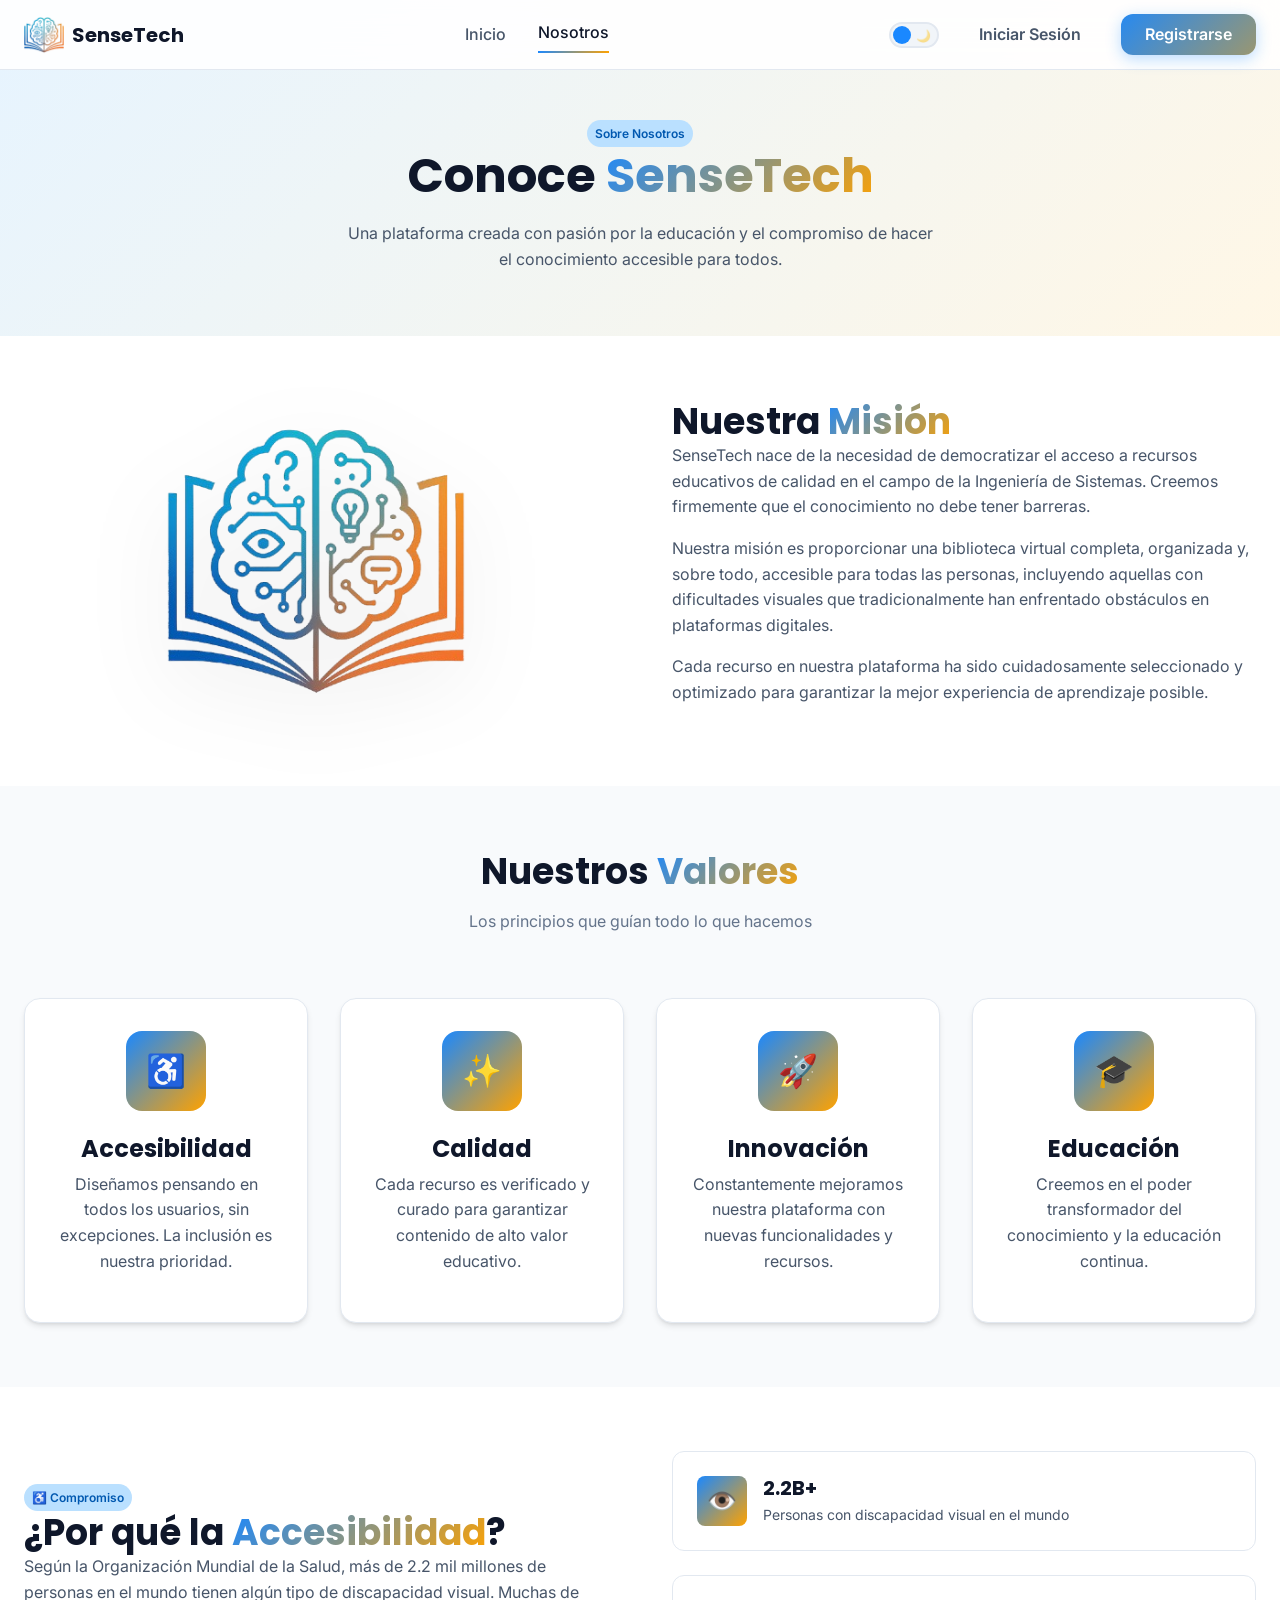
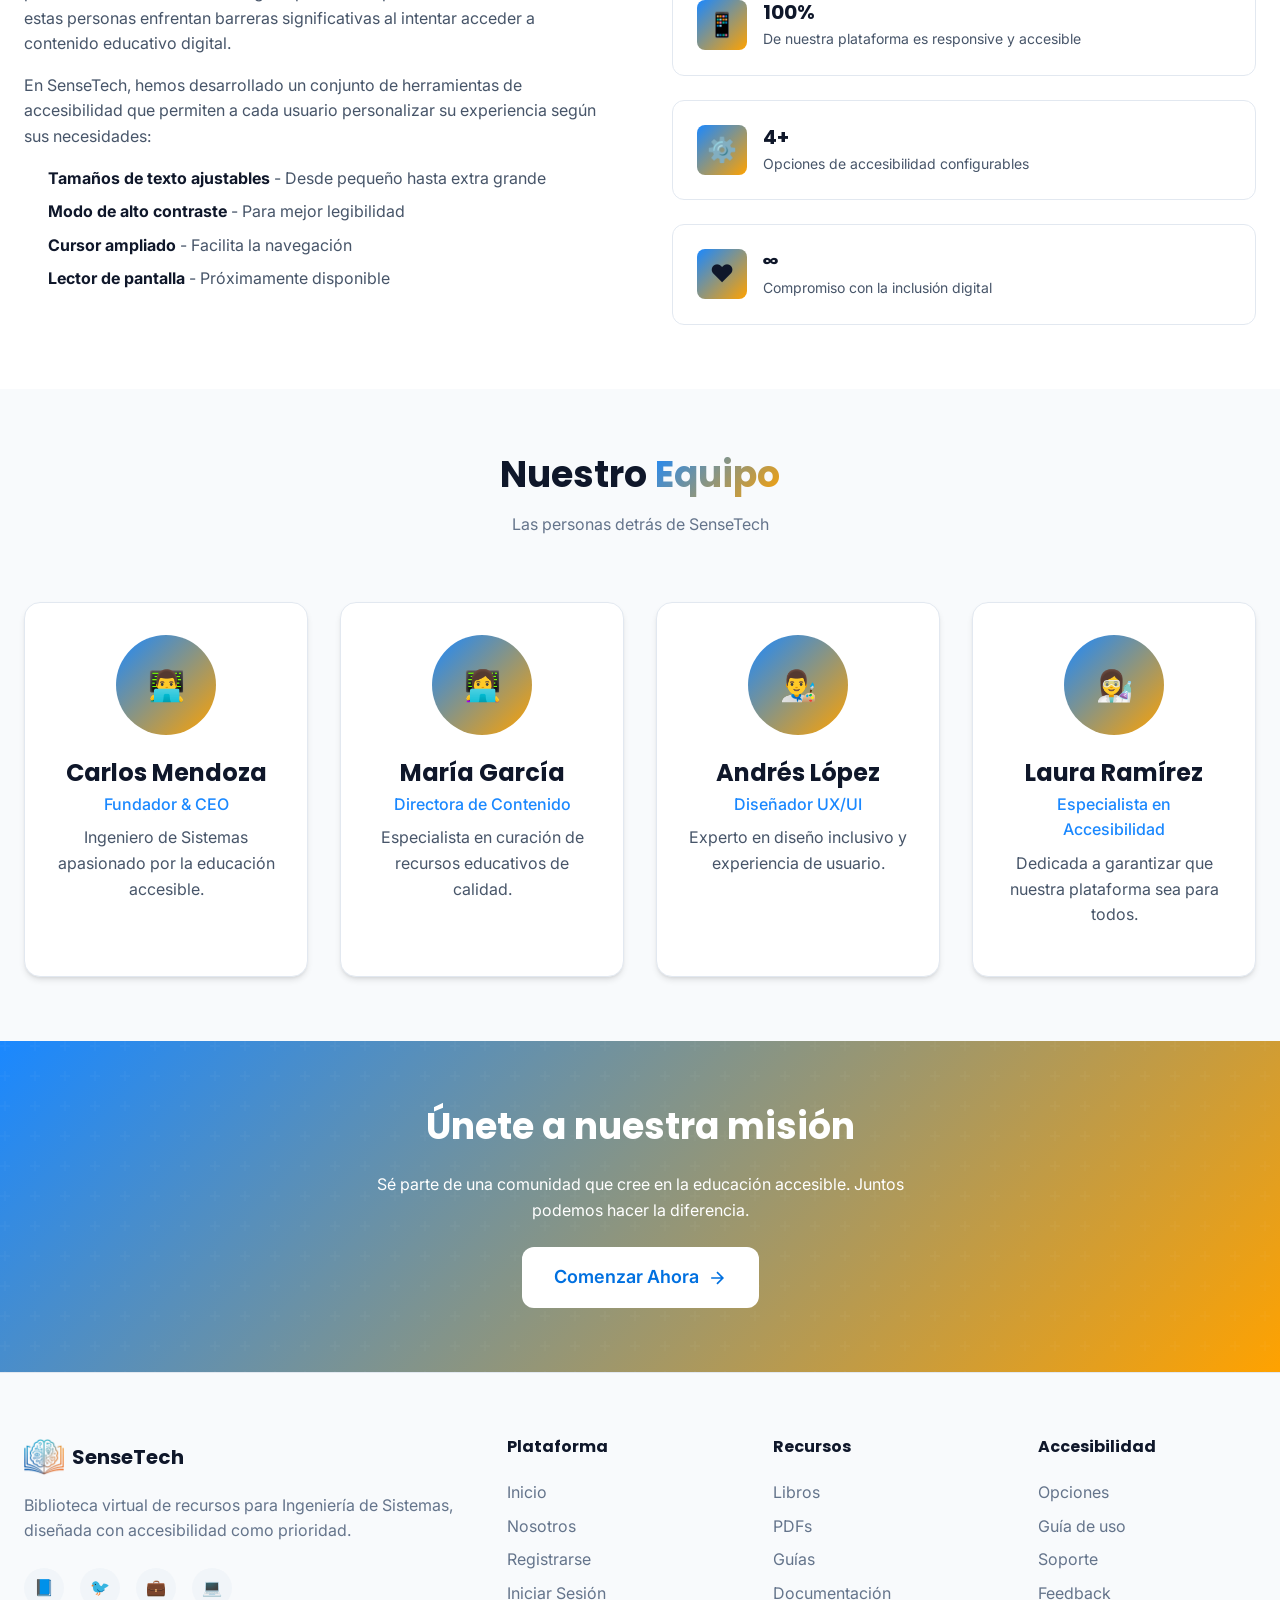
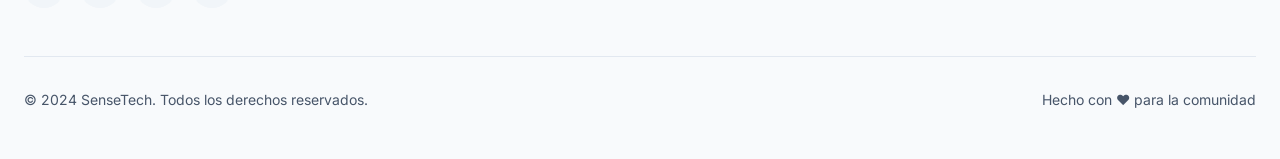
==== about.html @ a90701b6 "Opa" ====
<!DOCTYPE html>
<html lang="es" data-theme="light">
<head>
  <meta charset="UTF-8">
  <meta name="viewport" content="width=device-width, initial-scale=1.0">
  <meta name="description" content="Conoce más sobre SenseTech y nuestro compromiso con la accesibilidad">
  <title>Nosotros - SenseTech</title>
  <link rel="icon" type="image/png" href="icon.png">
  <link rel="stylesheet" href="css/variables.css">
  <link rel="stylesheet" href="css/base.css">
  <link rel="stylesheet" href="css/components.css">
  <link rel="stylesheet" href="css/navbar.css">
  <link rel="stylesheet" href="css/animations.css">
  <link rel="stylesheet" href="css/pages.css">
</head>
<body>
  <a href="#main-content" class="skip-link">Saltar al contenido principal</a>

  <!-- Navbar -->
  <nav class="navbar" role="navigation" aria-label="Navegación principal">
    <div class="navbar-container">
      <a href="index.html" class="navbar-brand">
        <img src="icon.png" alt="SenseTech Logo">
        <span>SenseTech</span>
      </a>

      <div class="navbar-nav">
        <a href="index.html" class="nav-link">Inicio</a>
        <a href="about.html" class="nav-link active">Nosotros</a>
      </div>

      <div class="navbar-actions">
        <button class="theme-toggle" aria-label="Cambiar tema" title="Cambiar tema">
          <span class="sun-icon">☀️</span>
          <span class="moon-icon">🌙</span>
          <div class="theme-toggle-thumb"></div>
        </button>
        <a href="login.html" class="btn btn-ghost">Iniciar Sesión</a>
        <a href="signup.html" class="btn btn-primary">Registrarse</a>
      </div>

      <button class="mobile-menu-toggle" aria-label="Menú" aria-expanded="false">
        <span></span>
        <span></span>
        <span></span>
      </button>
    </div>
  </nav>

  <!-- Mobile Navigation -->
  <div class="mobile-nav" aria-hidden="true">
    <a href="index.html" class="nav-link">Inicio</a>
    <a href="about.html" class="nav-link active">Nosotros</a>
    <div class="theme-toggle-wrapper">
      <span>Tema</span>
      <button class="theme-toggle" aria-label="Cambiar tema">
        <span class="sun-icon">☀️</span>
        <span class="moon-icon">🌙</span>
        <div class="theme-toggle-thumb"></div>
      </button>
    </div>
    <div class="navbar-actions">
      <a href="login.html" class="btn btn-secondary">Iniciar Sesión</a>
      <a href="signup.html" class="btn btn-primary">Registrarse</a>
    </div>
  </div>

  <main id="main-content">
    <!-- About Hero -->
    <section class="about-hero" data-section-animate>
      <div class="container">
        <span class="badge badge-primary" data-animate="fade-down">Sobre Nosotros</span>
        <h1 data-animate="fade-up">Conoce <span class="gradient-text">SenseTech</span></h1>
        <p style="max-width: 600px; margin: 0 auto;" data-animate="fade-up" data-delay="100">
          Una plataforma creada con pasión por la educación y el compromiso 
          de hacer el conocimiento accesible para todos.
        </p>
      </div>
    </section>

    <!-- Mission Section -->
    <section class="section" data-section-animate>
      <div class="container">
        <div class="about-content">
          <div class="about-image" data-animate="fade-right">
            <img src="icon.png" alt="SenseTech Mission" class="animate-float">
          </div>
          <div data-animate="fade-left">
            <h2>Nuestra <span class="gradient-text">Misión</span></h2>
            <p>
              SenseTech nace de la necesidad de democratizar el acceso a recursos educativos 
              de calidad en el campo de la Ingeniería de Sistemas. Creemos firmemente que 
              el conocimiento no debe tener barreras.
            </p>
            <p>
              Nuestra misión es proporcionar una biblioteca virtual completa, organizada y, 
              sobre todo, accesible para todas las personas, incluyendo aquellas con 
              dificultades visuales que tradicionalmente han enfrentado obstáculos 
              en plataformas digitales.
            </p>
            <p>
              Cada recurso en nuestra plataforma ha sido cuidadosamente seleccionado 
              y optimizado para garantizar la mejor experiencia de aprendizaje posible.
            </p>
          </div>
        </div>
      </div>
    </section>

    <!-- Values Section -->
    <section class="section" style="background: var(--bg-secondary);" data-section-animate>
      <div class="container">
        <div class="section-header" data-animate="fade-up">
          <h2>Nuestros <span class="gradient-text">Valores</span></h2>
          <p>Los principios que guían todo lo que hacemos</p>
        </div>

        <div class="features-grid">
          <div class="card feature-card hover-lift" data-animate="fade-up" data-delay="100">
            <div class="icon-wrapper">♿</div>
            <h4>Accesibilidad</h4>
            <p>Diseñamos pensando en todos los usuarios, sin excepciones. La inclusión es nuestra prioridad.</p>
          </div>

          <div class="card feature-card hover-lift" data-animate="fade-up" data-delay="200">
            <div class="icon-wrapper">✨</div>
            <h4>Calidad</h4>
            <p>Cada recurso es verificado y curado para garantizar contenido de alto valor educativo.</p>
          </div>

          <div class="card feature-card hover-lift" data-animate="fade-up" data-delay="400">
            <div class="icon-wrapper">🚀</div>
            <h4>Innovación</h4>
            <p>Constantemente mejoramos nuestra plataforma con nuevas funcionalidades y recursos.</p>
          </div>

          <div class="card feature-card hover-lift" data-animate="fade-up" data-delay="500">
            <div class="icon-wrapper">🎓</div>
            <h4>Educación</h4>
            <p>Creemos en el poder transformador del conocimiento y la educación continua.</p>
          </div>
        </div>
      </div>
    </section>

    <!-- Why Accessibility Section -->
    <section class="section" data-section-animate>
      <div class="container">
        <div class="about-content" style="grid-template-columns: 1fr 1fr;">
          <div data-animate="fade-right">
            <span class="badge badge-primary">♿ Compromiso</span>
            <h2>¿Por qué la <span class="gradient-text">Accesibilidad</span>?</h2>
            <p>
              Según la Organización Mundial de la Salud, más de 2.2 mil millones de personas 
              en el mundo tienen algún tipo de discapacidad visual. Muchas de estas personas 
              enfrentan barreras significativas al intentar acceder a contenido educativo digital.
            </p>
            <p>
              En SenseTech, hemos desarrollado un conjunto de herramientas de accesibilidad 
              que permiten a cada usuario personalizar su experiencia según sus necesidades:
            </p>
            <ul style="margin-left: var(--space-lg); margin-top: var(--space-md);">
              <li style="margin-bottom: var(--space-sm); color: var(--text-secondary);">
                <strong style="color: var(--text-primary);">Tamaños de texto ajustables</strong> - 
                Desde pequeño hasta extra grande
              </li>
              <li style="margin-bottom: var(--space-sm); color: var(--text-secondary);">
                <strong style="color: var(--text-primary);">Modo de alto contraste</strong> - 
                Para mejor legibilidad
              </li>
              <li style="margin-bottom: var(--space-sm); color: var(--text-secondary);">
                <strong style="color: var(--text-primary);">Cursor ampliado</strong> - 
                Facilita la navegación
              </li>
              <li style="color: var(--text-secondary);">
                <strong style="color: var(--text-primary);">Lector de pantalla</strong> - 
                Próximamente disponible
              </li>
            </ul>
          </div>
          <div class="accessibility-features" data-animate="fade-left">
            <div class="accessibility-feature">
              <div class="feature-icon">👁️</div>
              <div>
                <h5>2.2B+</h5>
                <p>Personas con discapacidad visual en el mundo</p>
              </div>
            </div>
            <div class="accessibility-feature">
              <div class="feature-icon">📱</div>
              <div>
                <h5>100%</h5>
                <p>De nuestra plataforma es responsive y accesible</p>
              </div>
            </div>
            <div class="accessibility-feature">
              <div class="feature-icon">⚙️</div>
              <div>
                <h5>4+</h5>
                <p>Opciones de accesibilidad configurables</p>
              </div>
            </div>
            <div class="accessibility-feature">
              <div class="feature-icon">❤️</div>
              <div>
                <h5>∞</h5>
                <p>Compromiso con la inclusión digital</p>
              </div>
            </div>
          </div>
        </div>
      </div>
    </section>

    <!-- Team Section -->
    <section class="section" style="background: var(--bg-secondary);" data-section-animate>
      <div class="container">
        <div class="section-header" data-animate="fade-up">
          <h2>Nuestro <span class="gradient-text">Equipo</span></h2>
          <p>Las personas detrás de SenseTech</p>
        </div>

        <div class="team-grid">
          <div class="card team-card hover-lift" data-animate="fade-up" data-delay="100">
            <div class="avatar">👨‍💻</div>
            <h4>Carlos Mendoza</h4>
            <p class="role">Fundador & CEO</p>
            <p>Ingeniero de Sistemas apasionado por la educación accesible.</p>
          </div>

          <div class="card team-card hover-lift" data-animate="fade-up" data-delay="200">
            <div class="avatar">👩‍💻</div>
            <h4>María García</h4>
            <p class="role">Directora de Contenido</p>
            <p>Especialista en curación de recursos educativos de calidad.</p>
          </div>

          <div class="card team-card hover-lift" data-animate="fade-up" data-delay="300">
            <div class="avatar">👨‍🎨</div>
            <h4>Andrés López</h4>
            <p class="role">Diseñador UX/UI</p>
            <p>Experto en diseño inclusivo y experiencia de usuario.</p>
          </div>

          <div class="card team-card hover-lift" data-animate="fade-up" data-delay="400">
            <div class="avatar">👩‍🔬</div>
            <h4>Laura Ramírez</h4>
            <p class="role">Especialista en Accesibilidad</p>
            <p>Dedicada a garantizar que nuestra plataforma sea para todos.</p>
          </div>
        </div>
      </div>
    </section>

    <!-- CTA Section -->
    <section class="section cta-section">
      <div class="container" data-animate="scale">
        <h2>Únete a nuestra misión</h2>
        <p style="max-width: 600px; margin: var(--space-lg) auto;">
          Sé parte de una comunidad que cree en la educación accesible. 
          Juntos podemos hacer la diferencia.
        </p>
        <a href="signup.html" class="btn btn-lg" style="background: white; color: var(--primary-600);">
          Comenzar Ahora
          <svg width="20" height="20" viewBox="0 0 24 24" fill="none" stroke="currentColor" stroke-width="2">
            <path d="M5 12h14M12 5l7 7-7 7"/>
          </svg>
        </a>
      </div>
    </section>
  </main>

  <!-- Footer -->
  <footer class="footer">
    <div class="container">
      <div class="footer-grid">
        <div class="footer-about">
          <div class="footer-brand">
            <img src="icon.png" alt="SenseTech">
            <span>SenseTech</span>
          </div>
          <p class="footer-description">
            Biblioteca virtual de recursos para Ingeniería de Sistemas, 
            diseñada con accesibilidad como prioridad.
          </p>
          <div class="social-links">
            <a href="#" aria-label="Facebook">📘</a>
            <a href="#" aria-label="Twitter">🐦</a>
            <a href="#" aria-label="LinkedIn">💼</a>
            <a href="#" aria-label="GitHub">💻</a>
          </div>
        </div>

        <div>
          <h5>Plataforma</h5>
          <div class="footer-links">
            <a href="index.html">Inicio</a>
            <a href="about.html">Nosotros</a>
            <a href="signup.html">Registrarse</a>
            <a href="login.html">Iniciar Sesión</a>
          </div>
        </div>

        <div>
          <h5>Recursos</h5>
          <div class="footer-links">
            <a href="#">Libros</a>
            <a href="#">PDFs</a>
            <a href="#">Guías</a>
            <a href="#">Documentación</a>
          </div>
        </div>

        <div>
          <h5>Accesibilidad</h5>
          <div class="footer-links">
            <a href="#">Opciones</a>
            <a href="#">Guía de uso</a>
            <a href="#">Soporte</a>
            <a href="#">Feedback</a>
          </div>
        </div>
      </div>

      <div class="footer-bottom">
        <p>&copy; 2024 SenseTech. Todos los derechos reservados.</p>
        <p>Hecho con ❤️ para la comunidad</p>
      </div>
    </div>
  </footer>

  <script src="js/main.js"></script>
</body>
</html>
---- css/variables.css ----
/* ========================================
   SenseTech - CSS Variables & Theme System
   ======================================== */

:root {
  /* Primary Colors */
  --primary-50: #e6f4ff;
  --primary-100: #bae0ff;
  --primary-200: #8dcaff;
  --primary-300: #5fb3ff;
  --primary-400: #3a9eff;
  --primary-500: #1a88ff;
  --primary-600: #0070e0;
  --primary-700: #0058b0;
  --primary-800: #004080;
  --primary-900: #002850;

  /* Secondary Colors - Orange/Amber */
  --secondary-50: #fff7e6;
  --secondary-100: #ffe7ba;
  --secondary-200: #ffd68a;
  --secondary-300: #ffc45a;
  --secondary-400: #ffb32a;
  --secondary-500: #ffa200;
  --secondary-600: #d98a00;
  --secondary-700: #b37200;
  --secondary-800: #8c5a00;
  --secondary-900: #664200;

  /* Neutral Colors */
  --gray-50: #f8fafc;
  --gray-100: #f1f5f9;
  --gray-200: #e2e8f0;
  --gray-300: #cbd5e1;
  --gray-400: #94a3b8;
  --gray-500: #64748b;
  --gray-600: #475569;
  --gray-700: #334155;
  --gray-800: #1e293b;
  --gray-900: #0f172a;

  /* Success, Warning, Error */
  --success-500: #22c55e;
  --success-600: #16a34a;
  --warning-500: #f59e0b;
  --warning-600: #d97706;
  --error-500: #ef4444;
  --error-600: #dc2626;

  /* Spacing */
  --space-xs: 0.25rem;
  --space-sm: 0.5rem;
  --space-md: 1rem;
  --space-lg: 1.5rem;
  --space-xl: 2rem;
  --space-2xl: 3rem;
  --space-3xl: 4rem;

  /* Border Radius */
  --radius-sm: 0.375rem;
  --radius-md: 0.5rem;
  --radius-lg: 0.75rem;
  --radius-xl: 1rem;
  --radius-2xl: 1.5rem;
  --radius-full: 9999px;

  /* Shadows */
  --shadow-sm: 0 1px 2px 0 rgb(0 0 0 / 0.05);
  --shadow-md: 0 4px 6px -1px rgb(0 0 0 / 0.1), 0 2px 4px -2px rgb(0 0 0 / 0.1);
  --shadow-lg: 0 10px 15px -3px rgb(0 0 0 / 0.1), 0 4px 6px -4px rgb(0 0 0 / 0.1);
  --shadow-xl: 0 20px 25px -5px rgb(0 0 0 / 0.1), 0 8px 10px -6px rgb(0 0 0 / 0.1);
  --shadow-glow: 0 0 20px rgba(26, 136, 255, 0.3);

  /* Transitions */
  --transition-fast: 150ms ease;
  --transition-base: 250ms ease;
  --transition-slow: 350ms ease;
  --transition-bounce: 500ms cubic-bezier(0.68, -0.55, 0.265, 1.55);

  /* Font Sizes */
  --text-xs: 0.75rem;
  --text-sm: 0.875rem;
  --text-base: 1rem;
  --text-lg: 1.125rem;
  --text-xl: 1.25rem;
  --text-2xl: 1.5rem;
  --text-3xl: 1.875rem;
  --text-4xl: 2.25rem;
  --text-5xl: 3rem;
  --text-6xl: 3.75rem;

  /* Z-Index */
  --z-dropdown: 100;
  --z-sticky: 200;
  --z-modal: 300;
  --z-tooltip: 400;
}

/* Light Theme (Default) */
[data-theme="light"] {
  --bg-primary: #ffffff;
  --bg-secondary: #f8fafc;
  --bg-tertiary: #f1f5f9;
  --bg-card: #ffffff;
  --bg-elevated: #ffffff;
  
  --text-primary: #0f172a;
  --text-secondary: #475569;
  --text-tertiary: #64748b;
  --text-muted: #94a3b8;
  --text-inverse: #ffffff;
  
  --border-color: #e2e8f0;
  --border-hover: #cbd5e1;
  
  --accent-primary: var(--primary-500);
  --accent-secondary: var(--secondary-500);
  
  --navbar-bg: rgba(255, 255, 255, 0.9);
  --card-shadow: var(--shadow-md);
  
  --gradient-hero: linear-gradient(135deg, #e6f4ff 0%, #fff7e6 100%);
  --gradient-accent: linear-gradient(135deg, var(--primary-500) 0%, var(--secondary-500) 100%);
}

/* Dark Theme */
[data-theme="dark"] {
  --bg-primary: #0f172a;
  --bg-secondary: #1e293b;
  --bg-tertiary: #334155;
  --bg-card: #1e293b;
  --bg-elevated: #334155;
  
  --text-primary: #f8fafc;
  --text-secondary: #cbd5e1;
  --text-tertiary: #94a3b8;
  --text-muted: #64748b;
  --text-inverse: #0f172a;
  
  --border-color: #334155;
  --border-hover: #475569;
  
  --accent-primary: var(--primary-400);
  --accent-secondary: var(--secondary-400);
  
  --navbar-bg: rgba(15, 23, 42, 0.95);
  --card-shadow: 0 4px 6px -1px rgb(0 0 0 / 0.3), 0 2px 4px -2px rgb(0 0 0 / 0.3);
  
  --gradient-hero: linear-gradient(135deg, #1e293b 0%, #0f172a 100%);
  --gradient-accent: linear-gradient(135deg, var(--primary-400) 0%, var(--secondary-400) 100%);
}

/* High Contrast Mode */
[data-high-contrast="true"] {
  --text-primary: #000000 !important;
  --text-secondary: #1a1a1a !important;
  --bg-primary: #ffffff !important;
  --bg-secondary: #f0f0f0 !important;
  --border-color: #000000 !important;
  --accent-primary: #0000cc !important;
}

[data-theme="dark"][data-high-contrast="true"] {
  --text-primary: #ffffff !important;
  --text-secondary: #f0f0f0 !important;
  --bg-primary: #000000 !important;
  --bg-secondary: #1a1a1a !important;
  --border-color: #ffffff !important;
  --accent-primary: #66b3ff !important;
}

/* Text Size Modifiers */
[data-text-size="small"] {
  font-size: 14px;
}

[data-text-size="medium"] {
  font-size: 16px;
}

[data-text-size="large"] {
  font-size: 18px;
}

[data-text-size="extra-large"] {
  font-size: 20px;
}

/* Large Cursor */
[data-large-cursor="true"] * {
  cursor: url('data:image/svg+xml,<svg xmlns="http://www.w3.org/2000/svg" width="32" height="32" viewBox="0 0 32 32"><path fill="%23000" stroke="%23fff" stroke-width="1" d="M4 4l20 8-8 4-4 8z"/></svg>') 4 4, auto !important;
}

[data-large-cursor="true"] a,
[data-large-cursor="true"] button,
[data-large-cursor="true"] [role="button"] {
  cursor: url('data:image/svg+xml,<svg xmlns="http://www.w3.org/2000/svg" width="32" height="32" viewBox="0 0 32 32"><path fill="%23000" stroke="%23fff" stroke-width="1" d="M10 6v20l4-4h8z"/></svg>') 10 6, pointer !important;
}
---- css/base.css ----
/* ========================================
   SenseTech - Base Styles & Reset
   ======================================== */

@import url('https://fonts.googleapis.com/css2?family=Inter:wght@300;400;500;600;700;800&family=Poppins:wght@400;500;600;700;800&display=swap');

*, *::before, *::after {
  box-sizing: border-box;
  margin: 0;
  padding: 0;
}

html {
  scroll-behavior: smooth;
  -webkit-text-size-adjust: 100%;
}

body {
  font-family: 'Inter', -apple-system, BlinkMacSystemFont, 'Segoe UI', Roboto, sans-serif;
  background-color: var(--bg-primary);
  color: var(--text-primary);
  line-height: 1.6;
  min-height: 100vh;
  transition: background-color var(--transition-base), color var(--transition-base);
  overflow-x: hidden;
}

h1, h2, h3, h4, h5, h6 {
  font-family: 'Poppins', sans-serif;
  font-weight: 700;
  line-height: 1.2;
  color: var(--text-primary);
}

h1 { font-size: var(--text-5xl); }
h2 { font-size: var(--text-4xl); }
h3 { font-size: var(--text-3xl); }
h4 { font-size: var(--text-2xl); }
h5 { font-size: var(--text-xl); }
h6 { font-size: var(--text-lg); }

p {
  color: var(--text-secondary);
  margin-bottom: var(--space-md);
}

a {
  color: var(--accent-primary);
  text-decoration: none;
  transition: color var(--transition-fast);
}

a:hover {
  color: var(--primary-600);
}

img {
  max-width: 100%;
  height: auto;
  display: block;
}

button {
  font-family: inherit;
  cursor: pointer;
  border: none;
  background: none;
}

input, textarea, select {
  font-family: inherit;
  font-size: inherit;
}

ul, ol {
  list-style: none;
}

/* Focus Styles for Accessibility */
:focus-visible {
  outline: 3px solid var(--accent-primary);
  outline-offset: 2px;
}

/* Skip Link for Accessibility */
.skip-link {
  position: absolute;
  top: -100%;
  left: 50%;
  transform: translateX(-50%);
  background: var(--accent-primary);
  color: var(--text-inverse);
  padding: var(--space-sm) var(--space-lg);
  border-radius: var(--radius-md);
  z-index: 9999;
  transition: top var(--transition-fast);
}

.skip-link:focus {
  top: var(--space-md);
}

/* Container */
.container {
  width: 100%;
  max-width: 1280px;
  margin: 0 auto;
  padding: 0 var(--space-lg);
}

.container-sm {
  max-width: 640px;
}

.container-md {
  max-width: 768px;
}

.container-lg {
  max-width: 1024px;
}

/* Section Spacing */
.section {
  padding: var(--space-3xl) 0;
}

.section-header {
  text-align: center;
  margin-bottom: var(--space-3xl);
}

.section-header h2 {
  margin-bottom: var(--space-md);
}

.section-header p {
  max-width: 600px;
  margin: 0 auto;
  color: var(--text-tertiary);
}

/* Gradient Text */
.gradient-text {
  background: var(--gradient-accent);
  -webkit-background-clip: text;
  -webkit-text-fill-color: transparent;
  background-clip: text;
}

/* Screen Reader Only */
.sr-only {
  position: absolute;
  width: 1px;
  height: 1px;
  padding: 0;
  margin: -1px;
  overflow: hidden;
  clip: rect(0, 0, 0, 0);
  white-space: nowrap;
  border: 0;
}

/* Selection */
::selection {
  background: var(--primary-200);
  color: var(--primary-900);
}

[data-theme="dark"] ::selection {
  background: var(--primary-700);
  color: var(--primary-100);
}

/* Scrollbar */
::-webkit-scrollbar {
  width: 10px;
  height: 10px;
}

::-webkit-scrollbar-track {
  background: var(--bg-secondary);
}

::-webkit-scrollbar-thumb {
  background: var(--gray-400);
  border-radius: var(--radius-full);
}

::-webkit-scrollbar-thumb:hover {
  background: var(--gray-500);
}

/* Responsive Typography */
@media (max-width: 768px) {
  h1 { font-size: var(--text-4xl); }
  h2 { font-size: var(--text-3xl); }
  h3 { font-size: var(--text-2xl); }
  h4 { font-size: var(--text-xl); }
  
  .section {
    padding: var(--space-2xl) 0;
  }
}

@media (max-width: 480px) {
  h1 { font-size: var(--text-3xl); }
  h2 { font-size: var(--text-2xl); }
  h3 { font-size: var(--text-xl); }
  
  .container {
    padding: 0 var(--space-md);
  }
}
---- css/components.css ----
/* ========================================
   SenseTech - UI Components
   ======================================== */

/* ===== BUTTONS ===== */
.btn {
  display: inline-flex;
  align-items: center;
  justify-content: center;
  gap: var(--space-sm);
  padding: var(--space-sm) var(--space-lg);
  font-size: var(--text-base);
  font-weight: 600;
  border-radius: var(--radius-lg);
  transition: all 0.3s ease;
  position: relative;
  overflow: hidden;
}

.btn::before {
  content: '';
  position: absolute;
  top: 50%;
  left: 50%;
  width: 0;
  height: 0;
  background: rgba(255, 255, 255, 0.2);
  border-radius: 50%;
  transform: translate(-50%, -50%);
  transition: width 0.6s, height 0.6s;
}

.btn:hover::before {
  width: 300px;
  height: 300px;
}

.btn-primary {
  background: var(--gradient-accent);
  color: white;
  box-shadow: 0 4px 15px rgba(26, 136, 255, 0.3);
  background-size: 200% 200%;
  background-position: 0% 50%;
}

.btn-primary:hover {
  transform: translateY(-3px);
  box-shadow: 0 8px 20px rgba(26, 136, 255, 0.4);
}

.btn-secondary {
  background: var(--bg-tertiary);
  color: var(--text-primary);
  border: 2px solid var(--border-color);
}

.btn-secondary:hover {
  border-color: var(--accent-primary);
  color: var(--accent-primary);
  background: var(--bg-secondary);
  transform: translateY(-3px);
  box-shadow: 0 8px 20px rgba(0, 0, 0, 0.1);
}

.btn-outline {
  background: transparent;
  color: var(--accent-primary);
  border: 2px solid var(--accent-primary);
}

.btn-outline:hover {
  background: var(--accent-primary);
  color: white;
  transform: translateY(-3px);
  box-shadow: 0 8px 20px rgba(26, 136, 255, 0.3);
}

.btn-ghost {
  background: transparent;
  color: var(--text-secondary);
}

.btn-ghost:hover {
  background: var(--bg-tertiary);
  color: var(--text-primary);
  transform: translateY(-2px);
}

.btn-lg {
  padding: var(--space-md) var(--space-xl);
  font-size: var(--text-lg);
}

.btn-sm {
  padding: var(--space-xs) var(--space-md);
  font-size: var(--text-sm);
}

.btn-icon {
  width: 44px;
  height: 44px;
  padding: 0;
  border-radius: var(--radius-full);
}

/* ===== CARDS ===== */
.card {
  background: var(--bg-card);
  border-radius: var(--radius-xl);
  border: 1px solid var(--border-color);
  box-shadow: var(--card-shadow);
  overflow: hidden;
  transition: all 0.3s ease;
}

.card:hover {
  transform: translateY(-6px);
  box-shadow: var(--shadow-xl);
  border-color: var(--accent-primary);
}

.card-body {
  padding: var(--space-lg);
}

.card-header {
  padding: var(--space-lg);
  border-bottom: 1px solid var(--border-color);
}

.card-footer {
  padding: var(--space-lg);
  border-top: 1px solid var(--border-color);
  background: var(--bg-secondary);
}

/* Feature Card */
.feature-card {
  text-align: center;
  padding: var(--space-xl);
}

.feature-card .icon-wrapper {
  width: 80px;
  height: 80px;
  margin: 0 auto var(--space-lg);
  background: var(--gradient-accent);
  border-radius: var(--radius-xl);
  display: flex;
  align-items: center;
  justify-content: center;
  font-size: 2rem;
  color: white;
  transition: transform var(--transition-bounce);
}

.feature-card:hover .icon-wrapper {
  transform: scale(1.15) rotate(8deg);
  box-shadow: 0 10px 30px rgba(26, 136, 255, 0.4);
}

.feature-card h4 {
  margin-bottom: var(--space-sm);
}

/* Resource Card */
.resource-card {
  display: flex;
  flex-direction: column;
}

.resource-card .resource-image {
  height: 160px;
  background: var(--gradient-hero);
  display: flex;
  align-items: center;
  justify-content: center;
  font-size: 3rem;
}

.resource-card .resource-content {
  padding: var(--space-lg);
  flex: 1;
  display: flex;
  flex-direction: column;
}

.resource-card .resource-type {
  display: inline-block;
  padding: var(--space-xs) var(--space-sm);
  background: var(--primary-100);
  color: var(--primary-700);
  font-size: var(--text-xs);
  font-weight: 600;
  border-radius: var(--radius-full);
  margin-bottom: var(--space-sm);
  width: fit-content;
}

[data-theme="dark"] .resource-card .resource-type {
  background: var(--primary-900);
  color: var(--primary-300);
}

.resource-card h5 {
  margin-bottom: var(--space-sm);
}

.resource-card .resource-meta {
  margin-top: auto;
  display: flex;
  align-items: center;
  gap: var(--space-md);
  color: var(--text-muted);
  font-size: var(--text-sm);
}

/* ===== FORMS ===== */
.form-group {
  margin-bottom: var(--space-lg);
}

.form-label {
  display: block;
  margin-bottom: var(--space-sm);
  font-weight: 500;
  color: var(--text-primary);
}

.form-input {
  width: 100%;
  padding: var(--space-md);
  background: var(--bg-secondary);
  border: 2px solid var(--border-color);
  border-radius: var(--radius-lg);
  color: var(--text-primary);
  font-size: var(--text-base);
  transition: all var(--transition-fast);
}

.form-input:focus {
  outline: none;
  border-color: var(--accent-primary);
  box-shadow: 0 0 0 4px rgba(26, 136, 255, 0.1);
}

.form-input::placeholder {
  color: var(--text-muted);
}

.form-input.error {
  border-color: var(--error-500);
}

.form-error {
  color: var(--error-500);
  font-size: var(--text-sm);
  margin-top: var(--space-xs);
  display: flex;
  align-items: center;
  gap: var(--space-xs);
}

.form-success {
  color: var(--success-500);
  font-size: var(--text-sm);
  margin-top: var(--space-xs);
}

/* Password Input */
.password-wrapper {
  position: relative;
}

.password-toggle {
  position: absolute;
  right: var(--space-md);
  top: 50%;
  transform: translateY(-50%);
  color: var(--text-muted);
  cursor: pointer;
  transition: color var(--transition-fast);
}

.password-toggle:hover {
  color: var(--text-primary);
}

/* Checkbox & Radio */
.form-check {
  display: flex;
  align-items: flex-start;
  gap: var(--space-sm);
  cursor: pointer;
}

.form-check input {
  width: 20px;
  height: 20px;
  accent-color: var(--accent-primary);
  cursor: pointer;
}

.form-check label {
  cursor: pointer;
  color: var(--text-secondary);
}

/* Toggle Switch */
.toggle-switch {
  position: relative;
  width: 52px;
  height: 28px;
}

.toggle-switch input {
  opacity: 0;
  width: 0;
  height: 0;
}

.toggle-slider {
  position: absolute;
  cursor: pointer;
  top: 0;
  left: 0;
  right: 0;
  bottom: 0;
  background: var(--gray-300);
  border-radius: var(--radius-full);
  transition: var(--transition-base);
}

.toggle-slider::before {
  content: '';
  position: absolute;
  height: 22px;
  width: 22px;
  left: 3px;
  bottom: 3px;
  background: white;
  border-radius: 50%;
  transition: var(--transition-base);
  box-shadow: var(--shadow-sm);
}

.toggle-switch input:checked + .toggle-slider {
  background: var(--accent-primary);
}

.toggle-switch input:checked + .toggle-slider::before {
  transform: translateX(24px);
}

/* ===== BADGES ===== */
.badge {
  display: inline-flex;
  align-items: center;
  padding: var(--space-xs) var(--space-sm);
  font-size: var(--text-xs);
  font-weight: 600;
  border-radius: var(--radius-full);
}

.badge-primary {
  background: var(--primary-100);
  color: var(--primary-700);
}

.badge-success {
  background: rgba(34, 197, 94, 0.1);
  color: var(--success-600);
}

.badge-warning {
  background: rgba(245, 158, 11, 0.1);
  color: var(--warning-600);
}

.badge-coming-soon {
  background: var(--secondary-100);
  color: var(--secondary-700);
}

[data-theme="dark"] .badge-primary {
  background: var(--primary-900);
  color: var(--primary-300);
}

/* ===== PROGRESS BAR ===== */
.progress-bar {
  height: 8px;
  background: var(--bg-tertiary);
  border-radius: var(--radius-full);
  overflow: hidden;
}

.progress-fill {
  height: 100%;
  background: var(--gradient-accent);
  border-radius: var(--radius-full);
  transition: width var(--transition-slow);
}

/* ===== AVATAR ===== */
.avatar {
  width: 40px;
  height: 40px;
  border-radius: var(--radius-full);
  display: flex;
  align-items: center;
  justify-content: center;
  font-weight: 600;
  font-size: var(--text-base);
  background: var(--gradient-accent);
  color: white;
  overflow: hidden;
}

.avatar img {
  width: 100%;
  height: 100%;
  object-fit: cover;
}

.avatar-lg {
  width: 80px;
  height: 80px;
  font-size: var(--text-2xl);
}

.avatar-xl {
  width: 120px;
  height: 120px;
  font-size: var(--text-4xl);
}

/* ===== DROPDOWN ===== */
.dropdown {
  position: relative;
}

.dropdown-menu {
  position: absolute;
  top: calc(100% + var(--space-sm));
  right: 0;
  min-width: 200px;
  background: var(--bg-card);
  border: 1px solid var(--border-color);
  border-radius: var(--radius-lg);
  box-shadow: var(--shadow-xl);
  opacity: 0;
  visibility: hidden;
  transform: translateY(-10px);
  transition: all var(--transition-fast);
  z-index: var(--z-dropdown);
}

.dropdown.active .dropdown-menu {
  opacity: 1;
  visibility: visible;
  transform: translateY(0);
}

.dropdown-item {
  display: flex;
  align-items: center;
  gap: var(--space-sm);
  padding: var(--space-sm) var(--space-md);
  color: var(--text-secondary);
  transition: all var(--transition-fast);
}

.dropdown-item:hover {
  background: var(--bg-tertiary);
  color: var(--text-primary);
}

.dropdown-divider {
  height: 1px;
  background: var(--border-color);
  margin: var(--space-xs) 0;
}

/* ===== TABS ===== */
.tabs {
  display: flex;
  gap: var(--space-xs);
  border-bottom: 2px solid var(--border-color);
  margin-bottom: var(--space-xl);
}

.tab-btn {
  padding: var(--space-md) var(--space-lg);
  font-weight: 500;
  color: var(--text-tertiary);
  border-bottom: 2px solid transparent;
  margin-bottom: -2px;
  transition: all var(--transition-fast);
}

.tab-btn:hover {
  color: var(--text-primary);
}

.tab-btn.active {
  color: var(--accent-primary);
  border-bottom-color: var(--accent-primary);
}

.tab-content {
  display: none;
}

.tab-content.active {
  display: block;
  animation: fadeIn 0.3s ease;
}

/* ===== ALERTS ===== */
.alert {
  padding: var(--space-md) var(--space-lg);
  border-radius: var(--radius-lg);
  display: flex;
  align-items: flex-start;
  gap: var(--space-md);
  margin-bottom: var(--space-md);
}

.alert-info {
  background: var(--primary-50);
  color: var(--primary-700);
  border: 1px solid var(--primary-200);
}

.alert-success {
  background: rgba(34, 197, 94, 0.1);
  color: var(--success-600);
  border: 1px solid rgba(34, 197, 94, 0.2);
}

.alert-error {
  background: rgba(239, 68, 68, 0.1);
  color: var(--error-600);
  border: 1px solid rgba(239, 68, 68, 0.2);
}

[data-theme="dark"] .alert-info {
  background: rgba(26, 136, 255, 0.1);
  color: var(--primary-300);
}

/* ===== MODAL ===== */
.modal-overlay {
  position: fixed;
  top: 0;
  left: 0;
  width: 100%;
  height: 100%;
  background: rgba(0, 0, 0, 0.5);
  backdrop-filter: blur(4px);
  display: flex;
  align-items: center;
  justify-content: center;
  opacity: 0;
  visibility: hidden;
  transition: all var(--transition-base);
  z-index: var(--z-modal);
}

.modal-overlay.active {
  opacity: 1;
  visibility: visible;
}

.modal {
  background: var(--bg-card);
  border-radius: var(--radius-xl);
  max-width: 500px;
  width: 90%;
  max-height: 90vh;
  overflow-y: auto;
  transform: scale(0.9);
  transition: transform var(--transition-base);
}

.modal-overlay.active .modal {
  transform: scale(1);
}

.modal-header {
  padding: var(--space-lg);
  border-bottom: 1px solid var(--border-color);
  display: flex;
  align-items: center;
  justify-content: space-between;
}

.modal-body {
  padding: var(--space-lg);
}

.modal-footer {
  padding: var(--space-lg);
  border-top: 1px solid var(--border-color);
  display: flex;
  justify-content: flex-end;
  gap: var(--space-sm);
}
---- css/navbar.css ----
/* ========================================
   SenseTech - Navbar Styles
   ======================================== */

.navbar {
  position: fixed;
  top: 0;
  left: 0;
  right: 0;
  height: 70px;
  background: var(--navbar-bg);
  backdrop-filter: blur(20px);
  border-bottom: 1px solid var(--border-color);
  z-index: var(--z-sticky);
  transition: all var(--transition-base);
}

.navbar.scrolled {
  box-shadow: var(--shadow-md);
}

.navbar-container {
  max-width: 1280px;
  margin: 0 auto;
  padding: 0 var(--space-lg);
  height: 100%;
  display: flex;
  align-items: center;
  justify-content: space-between;
}

/* Logo */
.navbar-brand {
  display: flex;
  align-items: center;
  gap: var(--space-sm);
  font-family: 'Poppins', sans-serif;
  font-weight: 700;
  font-size: var(--text-xl);
  color: var(--text-primary);
  transition: transform var(--transition-fast);
}

.navbar-brand:hover {
  transform: scale(1.02);
  color: var(--text-primary);
}

.navbar-brand img {
  width: 40px;
  height: 40px;
  object-fit: contain;
}

/* Nav Links */
.navbar-nav {
  display: flex;
  align-items: center;
  gap: var(--space-xl);
}

.nav-link {
  position: relative;
  font-weight: 500;
  color: var(--text-secondary);
  padding: var(--space-sm) 0;
  transition: color 0.4s ease, transform 0.3s ease;
}

.nav-link::after {
  content: '';
  position: absolute;
  bottom: 0;
  left: 50%;
  width: 0;
  height: 2px;
  background: var(--gradient-accent);
  transition: width 0.4s cubic-bezier(0.25, 0.46, 0.45, 0.94), left 0.4s cubic-bezier(0.25, 0.46, 0.45, 0.94);
}

.nav-link:hover,
.nav-link.active {
  color: var(--text-primary);
  transform: translateY(-2px);
}

.nav-link:hover::after,
.nav-link.active::after {
  width: 100%;
  left: 0;
}

/* Navbar Actions */
.navbar-actions {
  display: flex;
  align-items: center;
  gap: var(--space-md);
}

/* Theme Toggle */
.theme-toggle {
  position: relative;
  width: 50px;
  height: 26px;
  background: var(--bg-tertiary);
  border-radius: var(--radius-full);
  cursor: pointer;
  transition: all 0.4s cubic-bezier(0.25, 0.46, 0.45, 0.94);
  border: 2px solid var(--border-color);
}

.theme-toggle:hover {
  border-color: var(--accent-primary);
  transform: scale(1.08);
  box-shadow: 0 4px 15px rgba(26, 136, 255, 0.2);
}

.theme-toggle-thumb {
  position: absolute;
  top: 2px;
  left: 2px;
  width: 18px;
  height: 18px;
  background: var(--accent-primary);
  border-radius: 50%;
  transition: transform 0.5s cubic-bezier(0.68, -0.55, 0.265, 1.55);
  display: flex;
  align-items: center;
  justify-content: center;
  font-size: 10px;
  color: white;
}

[data-theme="dark"] .theme-toggle-thumb {
  transform: translateX(24px);
}

.theme-toggle .sun-icon,
.theme-toggle .moon-icon {
  position: absolute;
  top: 50%;
  transform: translateY(-50%);
  font-size: 12px;
  transition: opacity var(--transition-fast);
}

.theme-toggle .sun-icon {
  left: 6px;
  opacity: 0.5;
}

.theme-toggle .moon-icon {
  right: 6px;
  opacity: 0.5;
}

[data-theme="light"] .theme-toggle .sun-icon {
  opacity: 1;
}

[data-theme="dark"] .theme-toggle .moon-icon {
  opacity: 1;
}

/* User Menu */
.user-menu {
  position: relative;
}

.user-menu-trigger {
  display: flex;
  align-items: center;
  gap: var(--space-sm);
  padding: var(--space-xs);
  border-radius: var(--radius-full);
  cursor: pointer;
  transition: all 0.4s cubic-bezier(0.25, 0.46, 0.45, 0.94);
}

.user-menu-trigger:hover {
  background: var(--bg-tertiary);
  transform: scale(1.05);
}

.user-menu-trigger .avatar {
  width: 36px;
  height: 36px;
  font-size: var(--text-sm);
}

.user-menu-dropdown {
  position: absolute;
  top: calc(100% + var(--space-sm));
  right: 0;
  min-width: 220px;
  background: var(--bg-card);
  border: 1px solid var(--border-color);
  border-radius: var(--radius-lg);
  box-shadow: var(--shadow-xl);
  opacity: 0;
  visibility: hidden;
  transform: translateY(-10px) scale(0.95);
  transition: all var(--transition-fast);
  z-index: var(--z-dropdown);
  overflow: hidden;
}

.user-menu.active .user-menu-dropdown {
  opacity: 1;
  visibility: visible;
  transform: translateY(0) scale(1);
}

.user-menu-header {
  padding: var(--space-md);
  border-bottom: 1px solid var(--border-color);
  background: var(--bg-secondary);
}

.user-menu-header .user-name {
  font-weight: 600;
  color: var(--text-primary);
}

.user-menu-header .user-email {
  font-size: var(--text-sm);
  color: var(--text-muted);
}

.user-menu-item {
  display: flex;
  align-items: center;
  gap: var(--space-sm);
  padding: var(--space-sm) var(--space-md);
  color: var(--text-secondary);
  transition: all 0.35s cubic-bezier(0.25, 0.46, 0.45, 0.94);
  width: 100%;
  text-align: left;
}

.user-menu-item:hover {
  background: var(--bg-tertiary);
  color: var(--text-primary);
  padding-left: calc(var(--space-md) + 8px);
}

.user-menu-item.danger {
  color: var(--error-500);
}

.user-menu-item.danger:hover {
  background: rgba(239, 68, 68, 0.1);
}

.user-menu-divider {
  height: 1px;
  background: var(--border-color);
  margin: var(--space-xs) 0;
}

/* Mobile Menu */
.mobile-menu-toggle {
  display: none;
  flex-direction: column;
  gap: 5px;
  padding: var(--space-sm);
  cursor: pointer;
}

.mobile-menu-toggle span {
  display: block;
  width: 24px;
  height: 2px;
  background: var(--text-primary);
  border-radius: 2px;
  transition: all var(--transition-fast);
}

.mobile-menu-toggle.active span:nth-child(1) {
  transform: rotate(45deg) translate(5px, 5px);
}

.mobile-menu-toggle.active span:nth-child(2) {
  opacity: 0;
}

.mobile-menu-toggle.active span:nth-child(3) {
  transform: rotate(-45deg) translate(5px, -5px);
}

/* Mobile Navigation */
.mobile-nav {
  display: none;
  position: fixed;
  top: 70px;
  left: 0;
  right: 0;
  bottom: 0;
  background: var(--bg-primary);
  padding: var(--space-lg);
  transform: translateX(100%);
  transition: transform var(--transition-base);
  z-index: var(--z-sticky);
  overflow-y: auto;
}

.mobile-nav.active {
  transform: translateX(0);
}

.mobile-nav .nav-link {
  display: block;
  padding: var(--space-md) 0;
  font-size: var(--text-lg);
  border-bottom: 1px solid var(--border-color);
}

.mobile-nav .navbar-actions {
  margin-top: var(--space-xl);
  flex-direction: column;
  align-items: stretch;
}

.mobile-nav .btn {
  width: 100%;
  justify-content: center;
}

/* Responsive */
@media (max-width: 768px) {
  .navbar-nav {
    display: none;
  }
  
  .navbar-actions {
    display: none;
  }
  
  .mobile-menu-toggle {
    display: flex;
  }
  
  .mobile-nav {
    display: block;
  }
  
  .mobile-nav .theme-toggle-wrapper {
    display: flex;
    align-items: center;
    justify-content: space-between;
    padding: var(--space-md) 0;
    border-bottom: 1px solid var(--border-color);
  }
}
---- css/animations.css ----
/* ========================================
   SenseTech - Animations & Effects
   ======================================== */

/* ===== KEYFRAMES ===== */
@keyframes fadeIn {
  from {
    opacity: 0;
  }
  to {
    opacity: 1;
  }
}

@keyframes fadeInUp {
  from {
    opacity: 0;
    transform: translateY(30px);
  }
  to {
    opacity: 1;
    transform: translateY(0);
  }
}

@keyframes fadeInDown {
  from {
    opacity: 0;
    transform: translateY(-30px);
  }
  to {
    opacity: 1;
    transform: translateY(0);
  }
}

@keyframes fadeInLeft {
  from {
    opacity: 0;
    transform: translateX(-30px);
  }
  to {
    opacity: 1;
    transform: translateX(0);
  }
}

@keyframes fadeInRight {
  from {
    opacity: 0;
    transform: translateX(30px);
  }
  to {
    opacity: 1;
    transform: translateX(0);
  }
}

@keyframes scaleIn {
  from {
    opacity: 0;
    transform: scale(0.9);
  }
  to {
    opacity: 1;
    transform: scale(1);
  }
}

@keyframes slideInUp {
  from {
    transform: translateY(100%);
  }
  to {
    transform: translateY(0);
  }
}

@keyframes bounce {
  0%, 20%, 53%, 100% {
    animation-timing-function: cubic-bezier(0.215, 0.61, 0.355, 1);
    transform: translateY(0);
  }
  40%, 43% {
    animation-timing-function: cubic-bezier(0.755, 0.05, 0.855, 0.06);
    transform: translateY(-20px);
  }
  70% {
    animation-timing-function: cubic-bezier(0.755, 0.05, 0.855, 0.06);
    transform: translateY(-10px);
  }
  80% {
    transform: translateY(0);
  }
  90% {
    transform: translateY(-4px);
  }
}

@keyframes pulse {
  0%, 100% {
    opacity: 1;
  }
  50% {
    opacity: 0.5;
  }
}

@keyframes spin {
  from {
    transform: rotate(0deg);
  }
  to {
    transform: rotate(360deg);
  }
}

@keyframes float {
  0%, 100% {
    transform: translateY(0);
  }
  50% {
    transform: translateY(-20px);
  }
}

@keyframes shimmer {
  0% {
    background-position: -200% 0;
  }
  100% {
    background-position: 200% 0;
  }
}

@keyframes gradientFlow {
  0% {
    background-position: 0% 50%;
  }
  50% {
    background-position: 100% 50%;
  }
  100% {
    background-position: 0% 50%;
  }
}

@keyframes ripple {
  0% {
    transform: scale(0);
    opacity: 1;
  }
  100% {
    transform: scale(4);
    opacity: 0;
  }
}

@keyframes shake {
  0%, 100% { transform: translateX(0); }
  10%, 30%, 50%, 70%, 90% { transform: translateX(-5px); }
  20%, 40%, 60%, 80% { transform: translateX(5px); }
}

@keyframes typewriter {
  from { width: 0; }
  to { width: 100%; }
}

@keyframes blink {
  50% { border-color: transparent; }
}

/* ===== ANIMATION CLASSES ===== */
.animate-fade-in {
  animation: fadeIn 0.5s ease forwards;
}

.animate-fade-in-up {
  animation: fadeInUp 0.6s ease forwards;
}

.animate-fade-in-down {
  animation: fadeInDown 0.6s ease forwards;
}

.animate-fade-in-left {
  animation: fadeInLeft 0.6s ease forwards;
}

.animate-fade-in-right {
  animation: fadeInRight 0.6s ease forwards;
}

.animate-scale-in {
  animation: scaleIn 0.5s ease forwards;
}

.animate-bounce {
  animation: bounce 1s ease infinite;
}

.animate-pulse {
  animation: pulse 2s ease-in-out infinite;
}

.animate-spin {
  animation: spin 1s linear infinite;
}

.animate-float {
  animation: float 3s ease-in-out infinite;
}

.animate-shake {
  animation: shake 0.5s ease;
}

/* ===== SCROLL ANIMATIONS ===== */
[data-animate] {
  opacity: 0;
  transition: opacity 0.8s cubic-bezier(0.4, 0, 0.2, 1),
              transform 0.8s cubic-bezier(0.4, 0, 0.2, 1);
  will-change: opacity, transform;
}

[data-animate].animated {
  opacity: 1;
}

[data-animate="fade-up"] {
  transform: translateY(60px);
}

[data-animate="fade-up"].animated {
  transform: translateY(0);
}

[data-animate="fade-down"] {
  transform: translateY(-60px);
}

[data-animate="fade-down"].animated {
  transform: translateY(0);
}

[data-animate="fade-left"] {
  transform: translateX(-60px);
}

[data-animate="fade-left"].animated {
  transform: translateX(0);
}

[data-animate="fade-right"] {
  transform: translateX(60px);
}

[data-animate="fade-right"].animated {
  transform: translateX(0);
}

[data-animate="scale"] {
  transform: scale(0.85);
}

[data-animate="scale"].animated {
  transform: scale(1);
}

[data-animate="zoom-in"] {
  transform: scale(0.5);
}

[data-animate="zoom-in"].animated {
  transform: scale(1);
}

[data-animate="fade"] {
  transform: none;
}

[data-animate="fade"].animated {
  opacity: 1;
}

/* Section fade-in animation */
[data-section-animate] {
  opacity: 0;
  transform: translateY(40px);
  transition: opacity 1s cubic-bezier(0.4, 0, 0.2, 1),
              transform 1s cubic-bezier(0.4, 0, 0.2, 1);
}

[data-section-animate].section-visible {
  opacity: 1;
  transform: translateY(0);
}

/* Stagger delays */
[data-delay="100"] { transition-delay: 100ms; }
[data-delay="200"] { transition-delay: 200ms; }
[data-delay="300"] { transition-delay: 300ms; }
[data-delay="400"] { transition-delay: 400ms; }
[data-delay="500"] { transition-delay: 500ms; }
[data-delay="600"] { transition-delay: 600ms; }
[data-delay="700"] { transition-delay: 700ms; }
[data-delay="800"] { transition-delay: 800ms; }

/* ===== HOVER EFFECTS ===== */
.hover-lift {
  transition: all 0.3s ease !important;
}

.hover-lift:hover {
  transform: translateY(-8px);
  box-shadow: 0 20px 40px rgba(0, 0, 0, 0.12);
}

.hover-scale {
  transition: all 0.3s ease !important;
}

.hover-scale:hover {
  transform: scale(1.05);
}

.hover-glow {
  transition: all 0.3s ease !important;
}

.hover-glow:hover {
  box-shadow: 0 0 25px rgba(26, 136, 255, 0.4);
}

.hover-rotate {
  transition: all 0.3s ease !important;
}

.hover-rotate:hover {
  transform: rotate(5deg);
}

/* ===== LOADING STATES ===== */
.skeleton {
  background: linear-gradient(
    90deg,
    var(--bg-tertiary) 25%,
    var(--bg-secondary) 50%,
    var(--bg-tertiary) 75%
  );
  background-size: 200% 100%;
  animation: shimmer 1.5s infinite;
  border-radius: var(--radius-md);
}

.loading-spinner {
  width: 40px;
  height: 40px;
  border: 3px solid var(--border-color);
  border-top-color: var(--accent-primary);
  border-radius: 50%;
  animation: spin 0.8s linear infinite;
}

.loading-dots {
  display: flex;
  gap: var(--space-xs);
}

.loading-dots span {
  width: 8px;
  height: 8px;
  background: var(--accent-primary);
  border-radius: 50%;
  animation: pulse 1.4s ease-in-out infinite;
}

.loading-dots span:nth-child(2) {
  animation-delay: 0.2s;
}

.loading-dots span:nth-child(3) {
  animation-delay: 0.4s;
}

/* ===== GRADIENT ANIMATIONS ===== */
.animated-gradient {
  background: linear-gradient(
    -45deg,
    var(--primary-500),
    var(--secondary-500),
    var(--primary-400),
    var(--secondary-400)
  );
  background-size: 400% 400%;
  animation: gradientFlow 8s ease infinite;
}

/* ===== PARTICLE EFFECT ===== */
.particles {
  position: absolute;
  top: 0;
  left: 0;
  width: 100%;
  height: 100%;
  overflow: hidden;
  pointer-events: none;
}

.particle {
  position: absolute;
  width: 10px;
  height: 10px;
  background: var(--accent-primary);
  border-radius: 50%;
  opacity: 0.3;
  animation: float 6s ease-in-out infinite;
}

/* ===== RIPPLE EFFECT ===== */
.ripple-effect {
  position: relative;
  overflow: hidden;
}

.ripple-effect .ripple {
  position: absolute;
  border-radius: 50%;
  background: rgba(255, 255, 255, 0.4);
  animation: ripple 0.6s linear;
  pointer-events: none;
}

/* ===== REDUCED MOTION ===== */
@media (prefers-reduced-motion: reduce) {
  [data-animate] {
    opacity: 1;
    transform: none;
    animation: none;
  }
  
  .animate-float,
  .animate-bounce,
  .animate-pulse,
  .animate-spin {
    animation: none;
  }
}
---- css/pages.css ----
/* ========================================
   SenseTech - Page Specific Styles
   ======================================== */

/* ===== HERO SECTION ===== */
.hero {
  min-height: 100vh;
  display: flex;
  align-items: center;
  position: relative;
  overflow: hidden;
  padding-top: 70px;
}

.hero-bg {
  position: absolute;
  top: 0;
  left: 0;
  width: 100%;
  height: 100%;
  background: var(--gradient-hero);
  z-index: -2;
}

.hero-pattern {
  position: absolute;
  top: 0;
  left: 0;
  width: 100%;
  height: 100%;
  background-image: 
    radial-gradient(circle at 20% 50%, rgba(26, 136, 255, 0.1) 0%, transparent 50%),
    radial-gradient(circle at 80% 20%, rgba(255, 162, 0, 0.1) 0%, transparent 50%),
    radial-gradient(circle at 40% 80%, rgba(26, 136, 255, 0.05) 0%, transparent 40%);
  z-index: -1;
}

.hero-content {
  display: grid;
  grid-template-columns: 1fr 1fr;
  gap: var(--space-3xl);
  align-items: center;
}

.hero-text h1 {
  margin-bottom: var(--space-lg);
  line-height: 1.1;
}

.hero-text .subtitle {
  font-size: var(--text-xl);
  color: var(--text-secondary);
  margin-bottom: var(--space-xl);
}

.hero-buttons {
  display: flex;
  gap: var(--space-md);
  flex-wrap: wrap;
}

.hero-image {
  display: flex;
  justify-content: center;
  align-items: center;
  position: relative;
}

.hero-image img {
  max-width: 400px;
  animation: float 4s ease-in-out infinite;
  filter: drop-shadow(0 20px 40px rgba(0, 0, 0, 0.1));
}

/* ===== HERO 3D VISUAL ===== */
.hero-visual {
  position: relative;
  width: 400px;
  height: 400px;
  perspective: 1000px;
}

.hero-visual-inner {
  position: relative;
  width: 100%;
  height: 100%;
  transform-style: preserve-3d;
  animation: heroRotate 20s linear infinite;
}

@keyframes heroRotate {
  0% { transform: rotateY(0deg) rotateX(5deg); }
  50% { transform: rotateY(180deg) rotateX(-5deg); }
  100% { transform: rotateY(360deg) rotateX(5deg); }
}

/* Central Book/Brain Element */
.hero-center {
  position: absolute;
  top: 50%;
  left: 50%;
  transform: translate(-50%, -50%);
  width: 180px;
  height: 180px;
  background: var(--gradient-accent);
  border-radius: 30px;
  display: flex;
  align-items: center;
  justify-content: center;
  box-shadow: 
    0 25px 50px rgba(26, 136, 255, 0.4),
    0 0 100px rgba(26, 136, 255, 0.2),
    inset 0 -5px 20px rgba(0, 0, 0, 0.1);
  animation: heroPulse 3s ease-in-out infinite;
  z-index: 10;
}

.hero-center img {
  width: 120px;
  height: 120px;
  filter: brightness(0) invert(1) drop-shadow(0 5px 15px rgba(0, 0, 0, 0.2));
  animation: none;
}

@keyframes heroPulse {
  0%, 100% { 
    transform: translate(-50%, -50%) scale(1);
    box-shadow: 
      0 25px 50px rgba(26, 136, 255, 0.4),
      0 0 100px rgba(26, 136, 255, 0.2);
  }
  50% { 
    transform: translate(-50%, -50%) scale(1.05);
    box-shadow: 
      0 30px 60px rgba(26, 136, 255, 0.5),
      0 0 120px rgba(26, 136, 255, 0.3);
  }
}

/* Floating Elements */
.floating-element {
  position: absolute;
  border-radius: 20px;
  display: flex;
  align-items: center;
  justify-content: center;
  font-size: 2rem;
  box-shadow: 0 15px 35px rgba(0, 0, 0, 0.1);
  backdrop-filter: blur(10px);
  border: 1px solid rgba(255, 255, 255, 0.2);
}

.floating-element.el-1 {
  top: 5%;
  left: 10%;
  width: 70px;
  height: 70px;
  background: linear-gradient(135deg, #667eea 0%, #764ba2 100%);
  animation: floatElement1 6s ease-in-out infinite;
}

.floating-element.el-2 {
  top: 15%;
  right: 5%;
  width: 60px;
  height: 60px;
  background: linear-gradient(135deg, #f093fb 0%, #f5576c 100%);
  animation: floatElement2 7s ease-in-out infinite;
}

.floating-element.el-3 {
  bottom: 20%;
  left: 5%;
  width: 55px;
  height: 55px;
  background: linear-gradient(135deg, #4facfe 0%, #00f2fe 100%);
  animation: floatElement3 5s ease-in-out infinite;
}

.floating-element.el-4 {
  bottom: 10%;
  right: 15%;
  width: 65px;
  height: 65px;
  background: linear-gradient(135deg, #43e97b 0%, #38f9d7 100%);
  animation: floatElement4 8s ease-in-out infinite;
}

.floating-element.el-5 {
  top: 40%;
  left: -5%;
  width: 50px;
  height: 50px;
  background: linear-gradient(135deg, #fa709a 0%, #fee140 100%);
  animation: floatElement5 6.5s ease-in-out infinite;
}

.floating-element.el-6 {
  top: 35%;
  right: -5%;
  width: 55px;
  height: 55px;
  background: linear-gradient(135deg, #a8edea 0%, #fed6e3 100%);
  animation: floatElement6 7.5s ease-in-out infinite;
}

@keyframes floatElement1 {
  0%, 100% { transform: translateY(0) rotate(0deg); }
  50% { transform: translateY(-20px) rotate(10deg); }
}

@keyframes floatElement2 {
  0%, 100% { transform: translateY(0) rotate(0deg); }
  50% { transform: translateY(-25px) rotate(-15deg); }
}

@keyframes floatElement3 {
  0%, 100% { transform: translateY(0) rotate(0deg); }
  50% { transform: translateY(-15px) rotate(12deg); }
}

@keyframes floatElement4 {
  0%, 100% { transform: translateY(0) rotate(0deg); }
  50% { transform: translateY(-22px) rotate(-8deg); }
}

@keyframes floatElement5 {
  0%, 100% { transform: translateX(0) rotate(0deg); }
  50% { transform: translateX(15px) rotate(15deg); }
}

@keyframes floatElement6 {
  0%, 100% { transform: translateX(0) rotate(0deg); }
  50% { transform: translateX(-15px) rotate(-12deg); }
}

/* Orbit Rings */
.orbit-ring {
  position: absolute;
  top: 50%;
  left: 50%;
  border: 2px dashed rgba(26, 136, 255, 0.2);
  border-radius: 50%;
  transform: translate(-50%, -50%);
}

.orbit-ring.ring-1 {
  width: 280px;
  height: 280px;
  animation: orbitSpin 30s linear infinite;
}

.orbit-ring.ring-2 {
  width: 350px;
  height: 350px;
  animation: orbitSpin 40s linear infinite reverse;
  border-color: rgba(255, 162, 0, 0.15);
}

@keyframes orbitSpin {
  from { transform: translate(-50%, -50%) rotate(0deg); }
  to { transform: translate(-50%, -50%) rotate(360deg); }
}

/* Glowing Dots on Orbits */
.orbit-dot {
  position: absolute;
  width: 12px;
  height: 12px;
  background: var(--accent-primary);
  border-radius: 50%;
  box-shadow: 0 0 20px var(--accent-primary);
}

.orbit-ring.ring-1 .orbit-dot {
  top: -6px;
  left: 50%;
  transform: translateX(-50%);
}

.orbit-ring.ring-2 .orbit-dot {
  bottom: -6px;
  left: 50%;
  transform: translateX(-50%);
  background: var(--secondary-500);
  box-shadow: 0 0 20px var(--secondary-500);
}

.hero-stats {
  display: flex;
  gap: var(--space-2xl);
  margin-top: var(--space-2xl);
  padding-top: var(--space-xl);
  border-top: 1px solid var(--border-color);
}

.stat-item {
  text-align: center;
}

.stat-number {
  font-size: var(--text-3xl);
  font-weight: 800;
  background: var(--gradient-accent);
  -webkit-background-clip: text;
  -webkit-text-fill-color: transparent;
  background-clip: text;
}

.stat-label {
  font-size: var(--text-sm);
  color: var(--text-muted);
}

/* ===== FEATURES SECTION ===== */
.features-grid {
  display: grid;
  grid-template-columns: repeat(auto-fit, minmax(280px, 1fr));
  gap: var(--space-xl);
}

/* ===== ACCESSIBILITY HIGHLIGHT ===== */
.accessibility-section {
  background: var(--bg-secondary);
  position: relative;
  overflow: hidden;
}

.accessibility-section::before {
  content: '';
  position: absolute;
  top: -50%;
  right: -20%;
  width: 600px;
  height: 600px;
  background: radial-gradient(circle, rgba(26, 136, 255, 0.1) 0%, transparent 70%);
  pointer-events: none;
}

.accessibility-content {
  display: grid;
  grid-template-columns: 1fr 1fr;
  gap: var(--space-3xl);
  align-items: center;
}

.accessibility-features {
  display: grid;
  gap: var(--space-lg);
}

.accessibility-feature {
  display: flex;
  gap: var(--space-md);
  padding: var(--space-lg);
  background: var(--bg-card);
  border-radius: var(--radius-lg);
  border: 1px solid var(--border-color);
  transition: all 0.5s cubic-bezier(0.25, 0.46, 0.45, 0.94);
}

.accessibility-feature:hover {
  border-color: var(--accent-primary);
  transform: translateX(15px);
  box-shadow: -5px 5px 20px rgba(26, 136, 255, 0.15);
}

.accessibility-feature:hover .feature-icon {
  transform: scale(1.1) rotate(5deg);
}

.accessibility-feature .feature-icon {
  width: 50px;
  height: 50px;
  background: var(--gradient-accent);
  border-radius: var(--radius-md);
  display: flex;
  align-items: center;
  justify-content: center;
  font-size: 1.5rem;
  flex-shrink: 0;
  transition: transform 0.4s cubic-bezier(0.68, -0.55, 0.265, 1.55);
}

.accessibility-feature h5 {
  margin-bottom: var(--space-xs);
}

.accessibility-feature p {
  font-size: var(--text-sm);
  margin: 0;
}

/* ===== CTA SECTION ===== */
.cta-section {
  background: var(--gradient-accent);
  color: white;
  text-align: center;
  position: relative;
  overflow: hidden;
}

.cta-section::before {
  content: '';
  position: absolute;
  top: 0;
  left: 0;
  width: 100%;
  height: 100%;
  background: url("data:image/svg+xml,%3Csvg width='60' height='60' viewBox='0 0 60 60' xmlns='http://www.w3.org/2000/svg'%3E%3Cg fill='none' fill-rule='evenodd'%3E%3Cg fill='%23ffffff' fill-opacity='0.05'%3E%3Cpath d='M36 34v-4h-2v4h-4v2h4v4h2v-4h4v-2h-4zm0-30V0h-2v4h-4v2h4v4h2V6h4V4h-4zM6 34v-4H4v4H0v2h4v4h2v-4h4v-2H6zM6 4V0H4v4H0v2h4v4h2V6h4V4H6z'/%3E%3C/g%3E%3C/g%3E%3C/svg%3E");
  opacity: 0.5;
}

.cta-section h2,
.cta-section p {
  color: white;
  position: relative;
}

.cta-section .btn {
  position: relative;
}

/* ===== AUTH PAGES ===== */
.auth-page {
  min-height: 100vh;
  display: flex;
  align-items: center;
  justify-content: center;
  padding: var(--space-xl);
  background: var(--gradient-hero);
}

.auth-container {
  width: 100%;
  max-width: 480px;
}

.auth-card {
  background: var(--bg-card);
  border-radius: var(--radius-2xl);
  box-shadow: var(--shadow-xl);
  overflow: hidden;
}

.auth-header {
  text-align: center;
  padding: var(--space-2xl) var(--space-2xl) var(--space-lg);
}

.auth-header .logo {
  width: 60px;
  height: 60px;
  margin: 0 auto var(--space-lg);
}

.auth-header h1 {
  font-size: var(--text-2xl);
  margin-bottom: var(--space-sm);
}

.auth-header p {
  color: var(--text-tertiary);
  margin: 0;
}

.auth-body {
  padding: var(--space-lg) var(--space-2xl) var(--space-2xl);
}

.auth-footer {
  text-align: center;
  padding: var(--space-lg) var(--space-2xl);
  background: var(--bg-secondary);
  border-top: 1px solid var(--border-color);
}

.auth-divider {
  display: flex;
  align-items: center;
  gap: var(--space-md);
  margin: var(--space-lg) 0;
  color: var(--text-muted);
  font-size: var(--text-sm);
}

.auth-divider::before,
.auth-divider::after {
  content: '';
  flex: 1;
  height: 1px;
  background: var(--border-color);
}

/* Steps Indicator */
.steps-indicator {
  display: flex;
  justify-content: center;
  gap: var(--space-md);
  margin-bottom: var(--space-xl);
}

.step {
  display: flex;
  align-items: center;
  gap: var(--space-sm);
  color: var(--text-muted);
  font-size: var(--text-sm);
}

.step-number {
  width: 28px;
  height: 28px;
  border-radius: 50%;
  background: var(--bg-tertiary);
  display: flex;
  align-items: center;
  justify-content: center;
  font-weight: 600;
  font-size: var(--text-xs);
  transition: all var(--transition-base);
}

.step.active .step-number {
  background: var(--gradient-accent);
  color: white;
}

.step.completed .step-number {
  background: var(--success-500);
  color: white;
}

.step-connector {
  width: 40px;
  height: 2px;
  background: var(--border-color);
}

.step.completed + .step-connector {
  background: var(--success-500);
}

/* Password Strength */
.password-strength {
  margin-top: var(--space-sm);
}

.strength-bar {
  height: 4px;
  background: var(--bg-tertiary);
  border-radius: var(--radius-full);
  overflow: hidden;
  margin-bottom: var(--space-xs);
}

.strength-fill {
  height: 100%;
  border-radius: var(--radius-full);
  transition: all var(--transition-base);
}

.strength-fill.weak { width: 25%; background: var(--error-500); }
.strength-fill.fair { width: 50%; background: var(--warning-500); }
.strength-fill.good { width: 75%; background: var(--primary-500); }
.strength-fill.strong { width: 100%; background: var(--success-500); }

.strength-text {
  font-size: var(--text-xs);
  color: var(--text-muted);
}

/* ===== DASHBOARD / HOME ===== */
.dashboard {
  padding-top: 90px;
  min-height: 100vh;
}

.dashboard-header {
  margin-bottom: var(--space-2xl);
}

.welcome-message h1 {
  margin-bottom: var(--space-sm);
}

.welcome-message p {
  color: var(--text-tertiary);
  margin: 0;
}

.dashboard-grid {
  display: grid;
  grid-template-columns: repeat(12, 1fr);
  gap: var(--space-xl);
}

.dashboard-main {
  grid-column: span 8;
}

.dashboard-sidebar {
  grid-column: span 4;
}

.dashboard-section {
  margin-bottom: var(--space-2xl);
}

.section-title {
  display: flex;
  align-items: center;
  justify-content: space-between;
  margin-bottom: var(--space-lg);
}

.section-title h3 {
  font-size: var(--text-xl);
}

/* Resource Grid */
.resources-grid {
  display: grid;
  grid-template-columns: repeat(auto-fill, minmax(260px, 1fr));
  gap: var(--space-lg);
}

/* Continue Reading */
.continue-card {
  display: flex;
  gap: var(--space-lg);
  padding: var(--space-lg);
  background: var(--bg-card);
  border: 1px solid var(--border-color);
  border-radius: var(--radius-xl);
  transition: all 0.4s cubic-bezier(0.25, 0.46, 0.45, 0.94);
}

.continue-card:hover {
  border-color: var(--accent-primary);
  transform: translateX(8px);
  box-shadow: 0 10px 30px rgba(0, 0, 0, 0.08);
}

.continue-card:hover .continue-image {
  transform: scale(1.05);
}

.continue-image {
  width: 80px;
  height: 100px;
  background: var(--gradient-hero);
  border-radius: var(--radius-md);
  display: flex;
  align-items: center;
  justify-content: center;
  font-size: 2rem;
  flex-shrink: 0;
  transition: transform 0.4s cubic-bezier(0.25, 0.46, 0.45, 0.94);
}

.continue-info {
  flex: 1;
  min-width: 0;
}

.continue-info h5 {
  margin-bottom: var(--space-xs);
  white-space: nowrap;
  overflow: hidden;
  text-overflow: ellipsis;
}

.continue-info .progress-text {
  font-size: var(--text-sm);
  color: var(--text-muted);
  margin-bottom: var(--space-sm);
}

/* Quick Stats */
.quick-stats {
  display: grid;
  grid-template-columns: repeat(2, 1fr);
  gap: var(--space-md);
}

.stat-card {
  padding: var(--space-lg);
  background: var(--bg-card);
  border: 1px solid var(--border-color);
  border-radius: var(--radius-lg);
  text-align: center;
}

.stat-card .stat-icon {
  width: 48px;
  height: 48px;
  margin: 0 auto var(--space-sm);
  background: var(--bg-tertiary);
  border-radius: var(--radius-md);
  display: flex;
  align-items: center;
  justify-content: center;
  font-size: 1.5rem;
}

.stat-card .stat-value {
  font-size: var(--text-2xl);
  font-weight: 700;
  color: var(--text-primary);
}

.stat-card .stat-label {
  font-size: var(--text-sm);
  color: var(--text-muted);
}

/* ===== PREFERENCES PAGE ===== */
.preferences-page {
  padding-top: 90px;
  min-height: 100vh;
}

.preferences-layout {
  display: grid;
  grid-template-columns: 250px 1fr;
  gap: var(--space-2xl);
}

.preferences-nav {
  background: var(--bg-card);
  border: 1px solid var(--border-color);
  border-radius: var(--radius-xl);
  padding: var(--space-md);
  height: fit-content;
  position: sticky;
  top: 90px;
}

.preferences-nav-item {
  display: flex;
  align-items: center;
  gap: var(--space-sm);
  padding: var(--space-md);
  border-radius: var(--radius-lg);
  color: var(--text-secondary);
  transition: all var(--transition-fast);
  width: 100%;
  text-align: left;
}

.preferences-nav-item:hover {
  background: var(--bg-tertiary);
  color: var(--text-primary);
}

.preferences-nav-item.active {
  background: var(--primary-100);
  color: var(--primary-700);
}

[data-theme="dark"] .preferences-nav-item.active {
  background: var(--primary-900);
  color: var(--primary-300);
}

.preferences-content {
  background: var(--bg-card);
  border: 1px solid var(--border-color);
  border-radius: var(--radius-xl);
  padding: var(--space-2xl);
}

.preferences-section {
  display: none;
}

.preferences-section.active {
  display: block;
  animation: fadeIn 0.3s ease;
}

.preferences-section h2 {
  font-size: var(--text-2xl);
  margin-bottom: var(--space-lg);
  padding-bottom: var(--space-md);
  border-bottom: 1px solid var(--border-color);
}

/* Profile Photo Upload */
.photo-upload {
  display: flex;
  align-items: center;
  gap: var(--space-xl);
  margin-bottom: var(--space-2xl);
}

.photo-preview {
  position: relative;
}

.photo-preview .avatar {
  width: 100px;
  height: 100px;
  font-size: var(--text-3xl);
}

.photo-upload-btn {
  position: absolute;
  bottom: 0;
  right: 0;
  width: 32px;
  height: 32px;
  background: var(--accent-primary);
  border-radius: 50%;
  display: flex;
  align-items: center;
  justify-content: center;
  color: white;
  cursor: pointer;
  transition: transform var(--transition-fast);
}

.photo-upload-btn:hover {
  transform: scale(1.1);
}

/* Accessibility Options */
.accessibility-option {
  display: flex;
  align-items: center;
  justify-content: space-between;
  padding: var(--space-lg);
  background: var(--bg-secondary);
  border-radius: var(--radius-lg);
  margin-bottom: var(--space-md);
}

.accessibility-option-info h5 {
  margin-bottom: var(--space-xs);
}

.accessibility-option-info p {
  font-size: var(--text-sm);
  color: var(--text-muted);
  margin: 0;
}

/* Text Size Selector */
.text-size-selector {
  display: flex;
  gap: var(--space-sm);
}

.text-size-btn {
  padding: var(--space-sm) var(--space-md);
  background: var(--bg-tertiary);
  border: 2px solid var(--border-color);
  border-radius: var(--radius-md);
  font-weight: 500;
  transition: all var(--transition-fast);
}

.text-size-btn:hover {
  border-color: var(--accent-primary);
}

.text-size-btn.active {
  background: var(--accent-primary);
  border-color: var(--accent-primary);
  color: white;
}

/* ===== ABOUT PAGE ===== */
.about-hero {
  padding-top: 120px;
  padding-bottom: var(--space-3xl);
  text-align: center;
  background: var(--gradient-hero);
}

.about-hero h1 {
  margin-bottom: var(--space-md);
}

.about-content {
  display: grid;
  grid-template-columns: 1fr 1fr;
  gap: var(--space-3xl);
  align-items: center;
}

.about-image {
  display: flex;
  justify-content: center;
}

.about-image img {
  max-width: 300px;
  filter: drop-shadow(0 20px 40px rgba(0, 0, 0, 0.1));
}

.team-grid {
  display: grid;
  grid-template-columns: repeat(auto-fit, minmax(250px, 1fr));
  gap: var(--space-xl);
}

.team-card {
  text-align: center;
  padding: var(--space-xl);
}

.team-card .avatar {
  width: 100px;
  height: 100px;
  margin: 0 auto var(--space-lg);
  font-size: var(--text-3xl);
}

.team-card h4 {
  margin-bottom: var(--space-xs);
}

.team-card .role {
  color: var(--accent-primary);
  font-weight: 500;
  margin-bottom: var(--space-sm);
}

/* ===== FOOTER ===== */
.footer {
  background: var(--bg-secondary);
  border-top: 1px solid var(--border-color);
  padding: var(--space-3xl) 0 var(--space-xl);
}

.footer-grid {
  display: grid;
  grid-template-columns: 2fr 1fr 1fr 1fr;
  gap: var(--space-2xl);
  margin-bottom: var(--space-2xl);
}

.footer-brand {
  display: flex;
  align-items: center;
  gap: var(--space-sm);
  margin-bottom: var(--space-md);
}

.footer-brand img {
  width: 40px;
  height: 40px;
}

.footer-brand span {
  font-family: 'Poppins', sans-serif;
  font-weight: 700;
  font-size: var(--text-xl);
  color: var(--text-primary);
}

.footer-description {
  color: var(--text-tertiary);
  margin-bottom: var(--space-lg);
}

.footer h5 {
  margin-bottom: var(--space-lg);
  font-size: var(--text-base);
}

.footer-links {
  display: flex;
  flex-direction: column;
  gap: var(--space-sm);
}

.footer-links a {
  color: var(--text-tertiary);
  transition: color var(--transition-fast);
}

.footer-links a:hover {
  color: var(--accent-primary);
}

.footer-bottom {
  padding-top: var(--space-xl);
  border-top: 1px solid var(--border-color);
  display: flex;
  justify-content: space-between;
  align-items: center;
  color: var(--text-muted);
  font-size: var(--text-sm);
}

.social-links {
  display: flex;
  gap: var(--space-md);
}

.social-links a {
  width: 40px;
  height: 40px;
  display: flex;
  align-items: center;
  justify-content: center;
  background: var(--bg-tertiary);
  border-radius: var(--radius-full);
  color: var(--text-secondary);
  transition: all 0.4s cubic-bezier(0.25, 0.46, 0.45, 0.94);
}

.social-links a:hover {
  background: var(--accent-primary);
  color: white;
  transform: translateY(-6px) scale(1.1);
  box-shadow: 0 8px 20px rgba(26, 136, 255, 0.35);
}

/* ===== RESPONSIVE ===== */
@media (max-width: 1024px) {
  .hero-content {
    grid-template-columns: 1fr;
    text-align: center;
  }
  
  .hero-image {
    order: -1;
  }
  
  .hero-image img {
    max-width: 280px;
  }
  
  .hero-visual {
    width: 320px;
    height: 320px;
  }
  
  .hero-center {
    width: 140px;
    height: 140px;
  }
  
  .hero-center img {
    width: 90px;
    height: 90px;
  }
  
  .orbit-ring.ring-1 {
    width: 220px;
    height: 220px;
  }
  
  .orbit-ring.ring-2 {
    width: 280px;
    height: 280px;
  }
  
  .floating-element {
    font-size: 1.5rem;
  }
  
  .floating-element.el-1,
  .floating-element.el-2,
  .floating-element.el-3,
  .floating-element.el-4,
  .floating-element.el-5,
  .floating-element.el-6 {
    width: 50px;
    height: 50px;
  }
  
  .hero-buttons {
    justify-content: center;
  }
  
  .hero-stats {
    justify-content: center;
  }
  
  .accessibility-content {
    grid-template-columns: 1fr;
  }
  
  .about-content {
    grid-template-columns: 1fr;
    text-align: center;
  }
  
  .dashboard-grid {
    grid-template-columns: 1fr;
  }
  
  .dashboard-main,
  .dashboard-sidebar {
    grid-column: span 1;
  }
  
  .preferences-layout {
    grid-template-columns: 1fr;
  }
  
  .preferences-nav {
    position: static;
    display: flex;
    overflow-x: auto;
    gap: var(--space-sm);
    padding: var(--space-sm);
  }
  
  .preferences-nav-item {
    white-space: nowrap;
  }
  
  .footer-grid {
    grid-template-columns: 1fr 1fr;
  }
}

@media (max-width: 768px) {
  .hero-stats {
    flex-direction: column;
    gap: var(--space-lg);
  }
  
  .footer-grid {
    grid-template-columns: 1fr;
  }
  
  .footer-bottom {
    flex-direction: column;
    gap: var(--space-md);
    text-align: center;
  }
  
  .quick-stats {
    grid-template-columns: 1fr;
  }
  
  .photo-upload {
    flex-direction: column;
    text-align: center;
  }
}
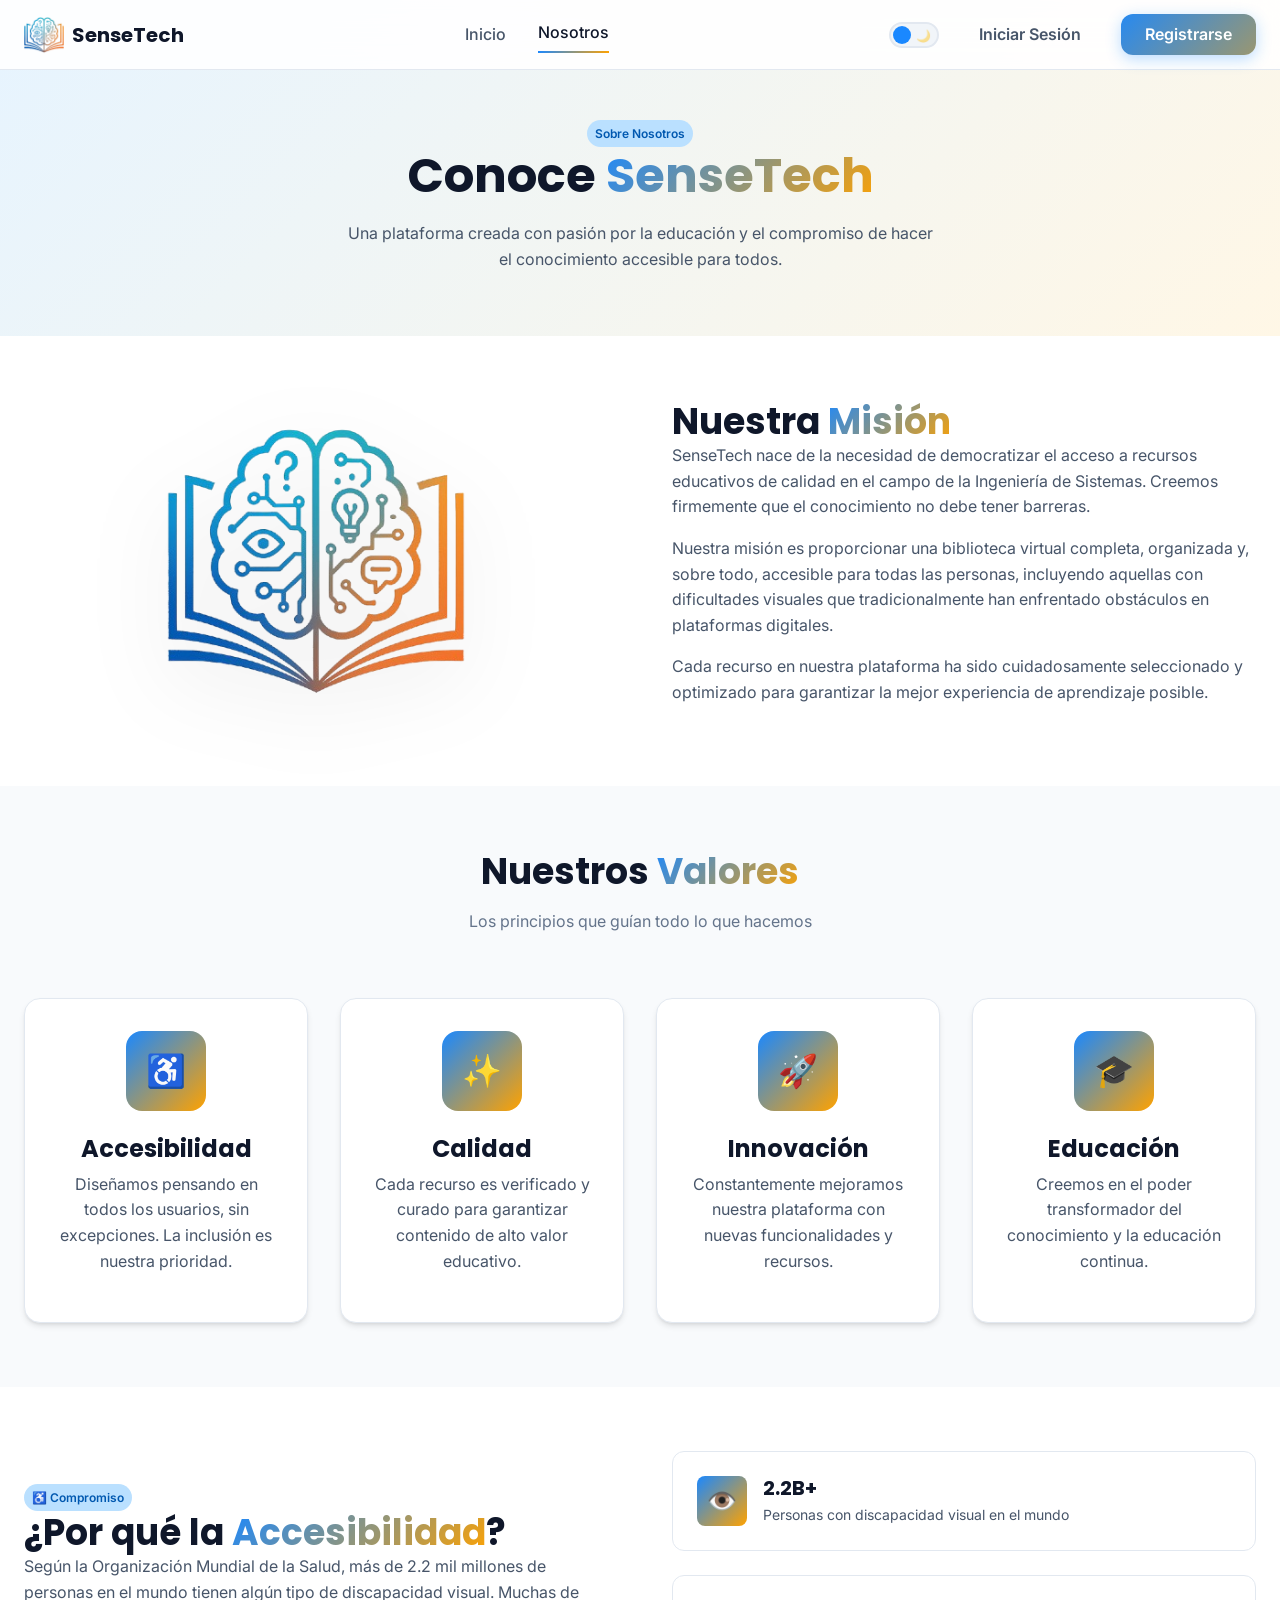
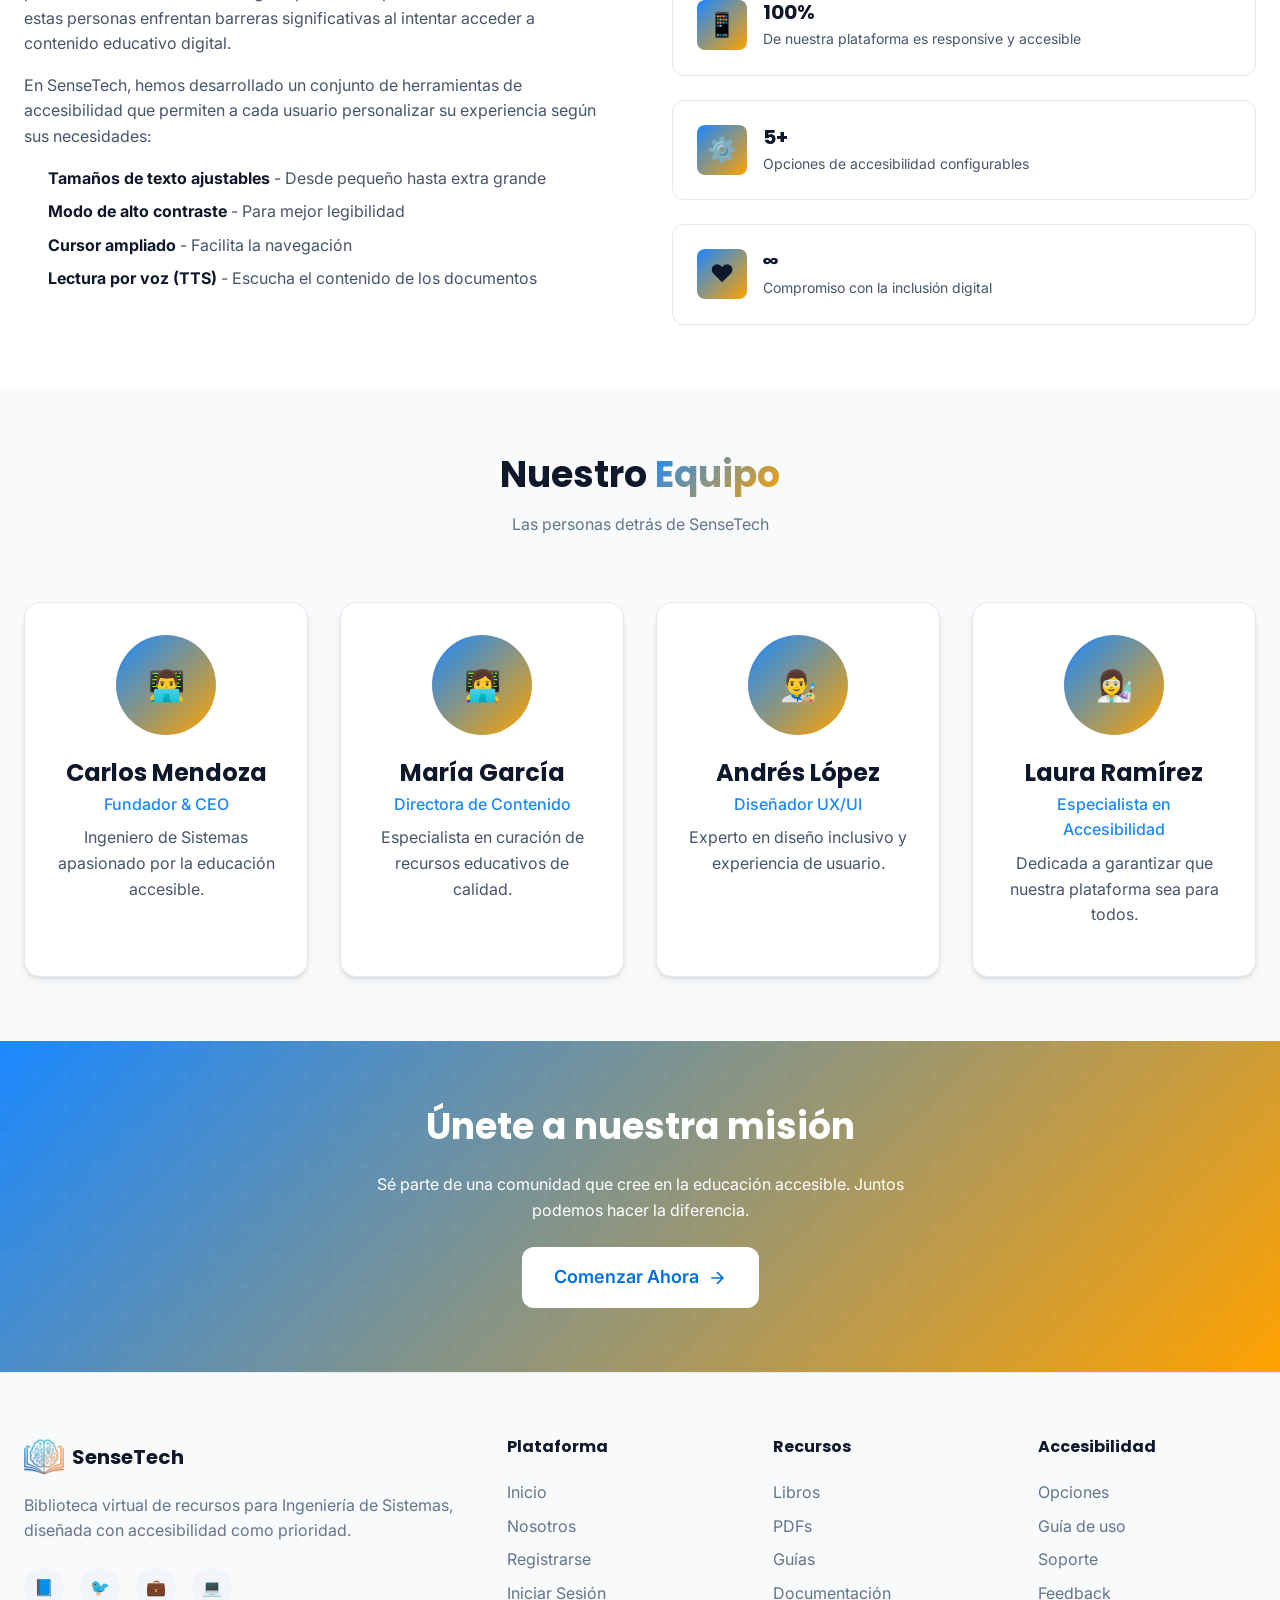
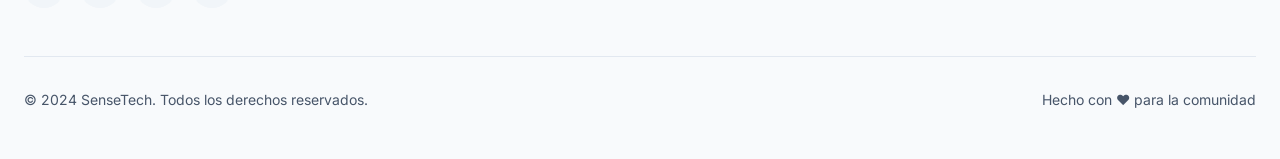
==== commit 1df1e758: "General improvements" ====
--- a/about.html
+++ b/about.html
@@ -173,8 +173,8 @@
                 Facilita la navegación
               </li>
               <li style="color: var(--text-secondary);">
-                <strong style="color: var(--text-primary);">Lector de pantalla</strong> - 
-                Próximamente disponible
+                <strong style="color: var(--text-primary);">Lectura por voz (TTS)</strong> - 
+                Escucha el contenido de los documentos
               </li>
             </ul>
           </div>
@@ -196,7 +196,7 @@
             <div class="accessibility-feature">
               <div class="feature-icon">⚙️</div>
               <div>
-                <h5>4+</h5>
+                <h5>5+</h5>
                 <p>Opciones de accesibilidad configurables</p>
               </div>
             </div>
--- a/css/navbar.css
+++ b/css/navbar.css
@@ -88,6 +88,35 @@
 .nav-link.active::after {
   width: 100%;
   left: 0;
+}
+
+/* Admin Link */
+.nav-link.admin-link {
+  background: linear-gradient(135deg, var(--primary-500), var(--secondary-500));
+  color: white !important;
+  padding: var(--space-xs) var(--space-md);
+  border-radius: var(--radius-full);
+  font-size: var(--text-sm);
+}
+
+.nav-link.admin-link::after {
+  display: none;
+}
+
+.nav-link.admin-link:hover {
+  transform: translateY(-2px);
+  box-shadow: 0 4px 15px rgba(99, 102, 241, 0.4);
+}
+
+.admin-menu-item {
+  background: linear-gradient(135deg, var(--primary-50), var(--secondary-50));
+  color: var(--primary-600) !important;
+  font-weight: 600;
+}
+
+[data-theme="dark"] .admin-menu-item {
+  background: linear-gradient(135deg, rgba(99, 102, 241, 0.2), rgba(139, 92, 246, 0.2));
+  color: var(--primary-400) !important;
 }
 
 /* Navbar Actions */
@@ -351,4 +380,33 @@
     padding: var(--space-md) 0;
     border-bottom: 1px solid var(--border-color);
   }
-}
+  
+  .mobile-nav .mobile-user-info {
+    display: flex;
+    align-items: center;
+    gap: var(--space-md);
+    padding: var(--space-lg) 0;
+    border-bottom: 1px solid var(--border-color);
+    margin-bottom: var(--space-md);
+  }
+  
+  .mobile-nav .mobile-user-info .avatar {
+    width: 48px;
+    height: 48px;
+    font-size: var(--text-lg);
+  }
+  
+  .mobile-nav .mobile-user-info .user-details {
+    flex: 1;
+  }
+  
+  .mobile-nav .mobile-user-info .user-name {
+    font-weight: 600;
+    color: var(--text-primary);
+  }
+  
+  .mobile-nav .mobile-user-info .user-email {
+    font-size: var(--text-sm);
+    color: var(--text-muted);
+  }
+}
--- a/css/pages.css
+++ b/css/pages.css
@@ -448,6 +448,35 @@
   padding: var(--space-2xl) var(--space-2xl) var(--space-lg);
 }
 
+/* Auth Back Button */
+.auth-back-btn {
+  display: inline-flex;
+  align-items: center;
+  gap: var(--space-sm);
+  color: var(--text-secondary);
+  font-size: var(--text-sm);
+  font-weight: 500;
+  text-decoration: none;
+  margin-bottom: var(--space-lg);
+  padding: var(--space-sm) var(--space-md);
+  border-radius: var(--radius-md);
+  transition: all 0.3s ease;
+}
+
+.auth-back-btn:hover {
+  color: var(--accent-primary);
+  background: var(--bg-secondary);
+  transform: translateX(-4px);
+}
+
+.auth-back-btn svg {
+  transition: transform 0.3s ease;
+}
+
+.auth-back-btn:hover svg {
+  transform: translateX(-4px);
+}
+
 .auth-header .logo {
   width: 60px;
   height: 60px;
@@ -626,6 +655,12 @@
 }
 
 /* Continue Reading */
+#continueReadingContainer {
+  display: flex;
+  flex-direction: column;
+  gap: var(--space-md);
+}
+
 .continue-card {
   display: flex;
   gap: var(--space-lg);
@@ -657,6 +692,13 @@
   font-size: 2rem;
   flex-shrink: 0;
   transition: transform 0.4s cubic-bezier(0.25, 0.46, 0.45, 0.94);
+  overflow: hidden;
+}
+
+.continue-image img {
+  width: 100%;
+  height: 100%;
+  object-fit: cover;
 }
 
 .continue-info {
@@ -671,10 +713,32 @@
   text-overflow: ellipsis;
 }
 
+.continue-info .resource-type {
+  font-size: var(--text-xs);
+  color: var(--accent-primary);
+  font-weight: 600;
+  text-transform: uppercase;
+  letter-spacing: 0.5px;
+}
+
 .continue-info .progress-text {
   font-size: var(--text-sm);
   color: var(--text-muted);
   margin-bottom: var(--space-sm);
+}
+
+.continue-info .progress-bar {
+  height: 6px;
+  background: var(--bg-tertiary);
+  border-radius: var(--radius-full);
+  overflow: hidden;
+}
+
+.continue-info .progress-fill {
+  height: 100%;
+  background: var(--gradient-accent);
+  border-radius: var(--radius-full);
+  transition: width 0.3s ease;
 }
 
 /* Quick Stats */
@@ -711,6 +775,203 @@
 }
 
 .stat-card .stat-label {
+  font-size: var(--text-sm);
+  color: var(--text-muted);
+}
+
+/* Explore Library Card */
+.explore-library-card {
+  display: flex;
+  align-items: center;
+  gap: var(--space-xl);
+  padding: var(--space-2xl);
+  background: var(--gradient-hero);
+  border-radius: var(--radius-xl);
+  border: 1px solid var(--border-color);
+}
+
+.explore-library-card .explore-icon {
+  font-size: 4rem;
+  flex-shrink: 0;
+}
+
+.explore-library-card .explore-content h4 {
+  margin-bottom: var(--space-sm);
+}
+
+.explore-library-card .explore-content p {
+  color: var(--text-secondary);
+  margin-bottom: var(--space-lg);
+  max-width: 400px;
+}
+
+.explore-library-card .btn {
+  display: inline-flex;
+  align-items: center;
+  gap: var(--space-sm);
+}
+
+/* Categories Grid */
+.categories-grid {
+  display: grid;
+  grid-template-columns: repeat(auto-fill, minmax(140px, 1fr));
+  gap: var(--space-md);
+}
+
+.category-card {
+  display: flex;
+  flex-direction: column;
+  align-items: center;
+  padding: var(--space-lg);
+  background: var(--bg-card);
+  border: 1px solid var(--border-color);
+  border-radius: var(--radius-lg);
+  text-decoration: none;
+  text-align: center;
+  transition: all 0.3s ease;
+}
+
+.category-card:hover {
+  border-color: var(--accent-primary);
+  transform: translateY(-4px);
+  box-shadow: var(--shadow-lg);
+}
+
+.category-card .category-icon {
+  font-size: 2rem;
+  margin-bottom: var(--space-sm);
+}
+
+.category-card h6 {
+  color: var(--text-primary);
+  margin-bottom: var(--space-xs);
+}
+
+.category-card small {
+  color: var(--text-muted);
+}
+
+/* Empty State Small */
+.empty-state-small {
+  text-align: center;
+  padding: var(--space-xl);
+  background: var(--bg-secondary);
+  border-radius: var(--radius-lg);
+}
+
+.empty-state-small p {
+  color: var(--text-muted);
+  margin-bottom: var(--space-md);
+}
+
+/* Loading Placeholder */
+.loading-placeholder {
+  text-align: center;
+  padding: var(--space-xl);
+  color: var(--text-muted);
+}
+
+/* Favorites List */
+.favorites-list {
+  display: flex;
+  flex-direction: column;
+  gap: var(--space-sm);
+}
+
+.favorite-item {
+  display: flex;
+  align-items: center;
+  gap: var(--space-md);
+  padding: var(--space-md);
+  background: var(--bg-card);
+  border: 1px solid var(--border-color);
+  border-radius: var(--radius-md);
+  text-decoration: none;
+  transition: all 0.3s ease;
+}
+
+.favorite-item:hover {
+  border-color: var(--accent-primary);
+  background: var(--bg-secondary);
+}
+
+.favorite-icon {
+  font-size: 1.2rem;
+}
+
+.favorite-title {
+  flex: 1;
+  color: var(--text-primary);
+  font-weight: 500;
+  white-space: nowrap;
+  overflow: hidden;
+  text-overflow: ellipsis;
+}
+
+/* Continue Card as Link */
+a.continue-card {
+  text-decoration: none;
+  color: inherit;
+}
+
+a.continue-card:hover .continue-image {
+  transform: scale(1.05);
+}
+
+/* Resource Card as Link */
+a.resource-card {
+  text-decoration: none;
+  color: inherit;
+}
+
+/* Dashboard Resource Cards */
+.resources-grid .resource-card {
+  display: flex;
+  flex-direction: column;
+  padding: 0;
+  overflow: hidden;
+}
+
+.resources-grid .resource-image {
+  height: 120px;
+  background: var(--gradient-hero);
+  display: flex;
+  align-items: center;
+  justify-content: center;
+  font-size: 3rem;
+}
+
+.resources-grid .resource-content {
+  padding: var(--space-lg);
+  flex: 1;
+  display: flex;
+  flex-direction: column;
+}
+
+.resources-grid .resource-type {
+  font-size: var(--text-xs);
+  color: var(--accent-primary);
+  font-weight: 600;
+  text-transform: uppercase;
+  letter-spacing: 0.5px;
+  margin-bottom: var(--space-xs);
+}
+
+.resources-grid .resource-content h5 {
+  margin-bottom: var(--space-sm);
+  color: var(--text-primary);
+}
+
+.resources-grid .resource-content p {
+  font-size: var(--text-sm);
+  color: var(--text-muted);
+  flex: 1;
+  margin-bottom: var(--space-md);
+}
+
+.resources-grid .resource-meta {
+  display: flex;
+  gap: var(--space-md);
   font-size: var(--text-sm);
   color: var(--text-muted);
 }
@@ -1146,3 +1407,717 @@
     text-align: center;
   }
 }
+
+/* ===== ENHANCED DASHBOARD STYLES ===== */
+
+/* Streak Badge */
+.streak-badge {
+  display: flex;
+  align-items: center;
+  gap: var(--space-sm);
+  background: linear-gradient(135deg, var(--warning-500), var(--error-500));
+  padding: var(--space-sm) var(--space-lg);
+  border-radius: var(--radius-full);
+  color: white;
+  animation: pulse-glow 2s ease-in-out infinite;
+}
+
+@keyframes pulse-glow {
+  0%, 100% { box-shadow: 0 0 20px rgba(255, 162, 0, 0.4); }
+  50% { box-shadow: 0 0 30px rgba(255, 162, 0, 0.6); }
+}
+
+.streak-flame {
+  font-size: 1.5rem;
+  animation: flame-dance 0.5s ease-in-out infinite alternate;
+}
+
+@keyframes flame-dance {
+  from { transform: scale(1) rotate(-5deg); }
+  to { transform: scale(1.1) rotate(5deg); }
+}
+
+.streak-info {
+  display: flex;
+  flex-direction: column;
+  line-height: 1.2;
+}
+
+.streak-count {
+  font-size: var(--text-xl);
+  font-weight: 700;
+}
+
+.streak-label {
+  font-size: var(--text-xs);
+  opacity: 0.9;
+}
+
+/* Section Badge */
+.section-badge {
+  font-size: var(--text-xs);
+  color: var(--accent-primary);
+  background: rgba(99, 102, 241, 0.1);
+  padding: 4px 12px;
+  border-radius: var(--radius-full);
+  font-weight: 500;
+}
+
+/* Recommendations Grid */
+.recommendations-grid {
+  display: grid;
+  grid-template-columns: repeat(3, 1fr);
+  gap: var(--space-lg);
+}
+
+@media (max-width: 1024px) {
+  .recommendations-grid {
+    grid-template-columns: repeat(2, 1fr);
+  }
+}
+
+@media (max-width: 640px) {
+  .recommendations-grid {
+    grid-template-columns: 1fr;
+  }
+}
+
+/* Activity Chart */
+.activity-chart-container {
+  background: var(--bg-secondary);
+  border-radius: var(--radius-xl);
+  padding: var(--space-xl);
+  border: 1px solid var(--border-color);
+}
+
+.activity-chart {
+  height: 200px;
+  display: flex;
+  align-items: flex-end;
+  justify-content: space-between;
+  gap: var(--space-sm);
+  padding-bottom: var(--space-md);
+  border-bottom: 1px solid var(--border-color);
+  margin-bottom: var(--space-lg);
+}
+
+.chart-bar {
+  flex: 1;
+  display: flex;
+  flex-direction: column;
+  align-items: center;
+  gap: var(--space-xs);
+}
+
+.chart-bar-fill {
+  width: 100%;
+  max-width: 40px;
+  background: linear-gradient(180deg, var(--accent-primary), var(--accent-secondary));
+  border-radius: var(--radius-md) var(--radius-md) 0 0;
+  min-height: 4px;
+  transition: height 0.5s ease;
+}
+
+.chart-bar-label {
+  font-size: var(--text-xs);
+  color: var(--text-muted);
+}
+
+.chart-bar.today .chart-bar-fill {
+  background: linear-gradient(180deg, var(--success-500), var(--success-600));
+}
+
+.chart-period-toggle {
+  display: flex;
+  gap: var(--space-xs);
+  background: var(--bg-secondary);
+  padding: 4px;
+  border-radius: var(--radius-md);
+}
+
+.period-btn {
+  padding: var(--space-xs) var(--space-md);
+  border: none;
+  background: none;
+  color: var(--text-muted);
+  font-size: var(--text-xs);
+  border-radius: var(--radius-sm);
+  cursor: pointer;
+  transition: all 0.2s ease;
+}
+
+.period-btn.active {
+  background: var(--accent-primary);
+  color: white;
+}
+
+.activity-summary {
+  display: grid;
+  grid-template-columns: repeat(3, 1fr);
+  gap: var(--space-md);
+}
+
+.summary-item {
+  text-align: center;
+}
+
+.summary-value {
+  display: block;
+  font-size: var(--text-xl);
+  font-weight: 700;
+  color: var(--text-primary);
+}
+
+.summary-label {
+  font-size: var(--text-xs);
+  color: var(--text-muted);
+}
+
+/* Reading Goal Card */
+.reading-goal-card {
+  background: var(--bg-secondary);
+  border-radius: var(--radius-xl);
+  padding: var(--space-lg);
+  border: 1px solid var(--border-color);
+}
+
+.goal-header {
+  display: flex;
+  justify-content: space-between;
+  align-items: center;
+  margin-bottom: var(--space-lg);
+}
+
+.goal-header h4 {
+  margin: 0;
+  font-size: var(--text-base);
+}
+
+.btn-icon {
+  width: 28px;
+  height: 28px;
+  display: flex;
+  align-items: center;
+  justify-content: center;
+  background: var(--bg-tertiary);
+  border: 1px solid var(--border-color);
+  border-radius: var(--radius-md);
+  color: var(--text-muted);
+  cursor: pointer;
+  transition: all 0.2s ease;
+}
+
+.btn-icon:hover {
+  background: var(--bg-card);
+  color: var(--text-primary);
+}
+
+.goal-progress {
+  display: flex;
+  flex-direction: column;
+  align-items: center;
+  gap: var(--space-md);
+}
+
+.goal-circle {
+  position: relative;
+  width: 120px;
+  height: 120px;
+}
+
+.goal-circle svg {
+  width: 100%;
+  height: 100%;
+  transform: rotate(-90deg);
+}
+
+.goal-bg {
+  fill: none;
+  stroke: var(--bg-tertiary);
+  stroke-width: 3;
+}
+
+.goal-fill {
+  fill: none;
+  stroke: var(--accent-primary);
+  stroke-width: 3;
+  stroke-linecap: round;
+  transition: stroke-dasharray 0.5s ease;
+}
+
+.goal-text {
+  position: absolute;
+  top: 50%;
+  left: 50%;
+  transform: translate(-50%, -50%);
+  text-align: center;
+  display: flex;
+  align-items: baseline;
+  gap: 2px;
+}
+
+.goal-current {
+  font-size: var(--text-2xl);
+  font-weight: 700;
+  color: var(--accent-primary);
+}
+
+.goal-divider {
+  color: var(--text-muted);
+}
+
+.goal-target {
+  font-size: var(--text-lg);
+  color: var(--text-muted);
+}
+
+.goal-label {
+  font-size: var(--text-sm);
+  color: var(--text-muted);
+  margin: 0;
+}
+
+/* Stats Header */
+.stats-header {
+  display: flex;
+  justify-content: space-between;
+  align-items: center;
+  margin-bottom: var(--space-lg);
+}
+
+.stats-header h4 {
+  margin: 0;
+}
+
+.stats-link {
+  font-size: var(--text-xs);
+  color: var(--accent-primary);
+  text-decoration: none;
+}
+
+.stats-link:hover {
+  text-decoration: underline;
+}
+
+/* Dashboard Sidebar Sections - Add margins for hover animations */
+.dashboard-sidebar .dashboard-section {
+  margin-bottom: var(--space-xl);
+  padding: var(--space-sm);
+}
+
+.dashboard-sidebar .dashboard-section h4 {
+  margin-bottom: var(--space-md);
+}
+
+.dashboard-sidebar .favorites-list,
+.dashboard-sidebar .empty-state-small {
+  margin-top: var(--space-sm);
+}
+
+/* Favorite items with hover space */
+.favorite-item {
+  margin: var(--space-xs) 0;
+  transition: transform 0.2s ease, box-shadow 0.2s ease;
+}
+
+.favorite-item:hover {
+  transform: translateY(-2px);
+}
+
+/* Accessibility Quick Card */
+.accessibility-quick-card {
+  background: var(--bg-secondary);
+  border-radius: var(--radius-lg);
+  padding: var(--space-lg);
+  border: 1px solid var(--border-color);
+  margin-top: var(--space-sm);
+}
+
+.accessibility-toggle-row {
+  display: flex;
+  justify-content: space-between;
+  align-items: center;
+  padding: var(--space-sm) 0;
+}
+
+.accessibility-toggle-row span {
+  font-size: var(--text-sm);
+  color: var(--text-secondary);
+}
+
+.accessibility-toggle-row + .accessibility-toggle-row {
+  border-top: 1px solid var(--border-color);
+}
+
+.toggle-switch.small {
+  transform: scale(0.8);
+}
+
+.full-width {
+  width: 100%;
+  margin-top: var(--space-md);
+}
+
+/* ===== SKELETON LOADERS ===== */
+.skeleton {
+  background: linear-gradient(90deg, 
+    var(--bg-secondary) 25%, 
+    var(--bg-tertiary) 50%, 
+    var(--bg-secondary) 75%
+  );
+  background-size: 200% 100%;
+  animation: skeleton-shimmer 1.5s infinite;
+  border-radius: var(--radius-md);
+}
+
+@keyframes skeleton-shimmer {
+  0% { background-position: 200% 0; }
+  100% { background-position: -200% 0; }
+}
+
+.skeleton-card {
+  background: var(--bg-secondary);
+  border-radius: var(--radius-xl);
+  overflow: hidden;
+  border: 1px solid var(--border-color);
+}
+
+.skeleton-image {
+  height: 60px;
+  width: 60px;
+  border-radius: var(--radius-lg);
+}
+
+.skeleton-image-tall {
+  height: 120px;
+  width: 100%;
+}
+
+.skeleton-content {
+  padding: var(--space-md);
+  display: flex;
+  flex-direction: column;
+  gap: var(--space-sm);
+}
+
+.skeleton-text-sm {
+  height: 12px;
+  width: 40%;
+}
+
+.skeleton-text-md {
+  height: 14px;
+  width: 70%;
+}
+
+.skeleton-text-lg {
+  height: 16px;
+  width: 90%;
+}
+
+.skeleton-progress {
+  height: 8px;
+  width: 100%;
+  margin-top: var(--space-sm);
+}
+
+.skeleton-continue-reading {
+  display: flex;
+  gap: var(--space-md);
+}
+
+.skeleton-continue-reading .skeleton-card {
+  display: flex;
+  align-items: center;
+  gap: var(--space-md);
+  padding: var(--space-md);
+  flex: 1;
+}
+
+.skeleton-category {
+  height: 80px;
+  background: linear-gradient(90deg, 
+    var(--bg-secondary) 25%, 
+    var(--bg-tertiary) 50%, 
+    var(--bg-secondary) 75%
+  );
+  background-size: 200% 100%;
+  animation: skeleton-shimmer 1.5s infinite;
+  border-radius: var(--radius-lg);
+}
+
+.skeleton-favorites {
+  display: flex;
+  flex-direction: column;
+  gap: var(--space-sm);
+}
+
+.skeleton-favorite-item {
+  height: 44px;
+  width: 100%;
+}
+
+/* ===== PAGE TRANSITIONS ===== */
+.page-transition-overlay {
+  position: fixed;
+  top: 0;
+  left: 0;
+  width: 100%;
+  height: 100%;
+  background: var(--bg-primary);
+  z-index: 9999;
+  display: flex;
+  align-items: center;
+  justify-content: center;
+  opacity: 0;
+  visibility: hidden;
+  transition: opacity 0.3s ease, visibility 0.3s ease;
+}
+
+.page-transition-overlay.active {
+  opacity: 1;
+  visibility: visible;
+}
+
+.page-loader {
+  display: flex;
+  flex-direction: column;
+  align-items: center;
+  gap: var(--space-lg);
+}
+
+.page-loader-spinner {
+  width: 48px;
+  height: 48px;
+  border: 3px solid var(--border-color);
+  border-top-color: var(--accent-primary);
+  border-radius: 50%;
+  animation: spin 0.8s linear infinite;
+}
+
+@keyframes spin {
+  to { transform: rotate(360deg); }
+}
+
+.page-loader-text {
+  color: var(--text-muted);
+  font-size: var(--text-sm);
+}
+
+/* Dashboard header responsive */
+.dashboard-header {
+  display: flex;
+  justify-content: space-between;
+  align-items: center;
+  flex-wrap: wrap;
+  gap: var(--space-md);
+}
+
+@media (max-width: 640px) {
+  .dashboard-header {
+    flex-direction: column;
+    align-items: flex-start;
+  }
+  
+  .streak-badge {
+    align-self: flex-start;
+  }
+  
+  .activity-summary {
+    grid-template-columns: 1fr;
+    gap: var(--space-sm);
+  }
+  
+  .activity-chart {
+    height: 150px;
+  }
+}
+
+/* ===== GUIDED TOUR ===== */
+.tour-overlay {
+  position: fixed;
+  top: 0;
+  left: 0;
+  width: 100%;
+  height: 100%;
+  z-index: 10000;
+  opacity: 0;
+  visibility: hidden;
+  transition: opacity 0.3s ease, visibility 0.3s ease;
+}
+
+.tour-overlay.active {
+  opacity: 1;
+  visibility: visible;
+}
+
+.tour-backdrop {
+  position: absolute;
+  top: 0;
+  left: 0;
+  width: 100%;
+  height: 100%;
+  background: rgba(0, 0, 0, 0.6);
+}
+
+.tour-highlight {
+  position: fixed;
+  border: 3px solid var(--accent-primary);
+  border-radius: var(--radius-lg);
+  box-shadow: 0 0 0 9999px rgba(0, 0, 0, 0.6),
+              0 0 20px rgba(99, 102, 241, 0.4);
+  transition: all 0.4s cubic-bezier(0.4, 0, 0.2, 1);
+  pointer-events: none;
+  z-index: 10000;
+}
+
+.tour-tooltip {
+  position: fixed;
+  background: var(--bg-card);
+  border-radius: var(--radius-xl);
+  box-shadow: var(--shadow-xl), 0 0 30px rgba(0, 0, 0, 0.3);
+  width: 320px;
+  max-width: calc(100vw - 40px);
+  padding: var(--space-lg);
+  z-index: 10001;
+  animation: tour-pop 0.3s ease;
+  transition: top 0.4s cubic-bezier(0.4, 0, 0.2, 1), 
+              left 0.4s cubic-bezier(0.4, 0, 0.2, 1);
+}
+
+@keyframes tour-pop {
+  from {
+    opacity: 0;
+    transform: scale(0.9);
+  }
+  to {
+    opacity: 1;
+    transform: scale(1);
+  }
+}
+
+.tour-header {
+  display: flex;
+  justify-content: space-between;
+  align-items: center;
+  margin-bottom: var(--space-sm);
+}
+
+.tour-step-indicator {
+  font-size: var(--text-xs);
+  color: var(--accent-primary);
+  background: rgba(99, 102, 241, 0.1);
+  padding: 4px 10px;
+  border-radius: var(--radius-full);
+  font-weight: 600;
+}
+
+.tour-close {
+  background: none;
+  border: none;
+  font-size: 1.5rem;
+  color: var(--text-muted);
+  cursor: pointer;
+  line-height: 1;
+  padding: 0;
+}
+
+.tour-close:hover {
+  color: var(--text-primary);
+}
+
+.tour-title {
+  font-size: var(--text-lg);
+  font-weight: 600;
+  color: var(--text-primary);
+  margin: 0 0 var(--space-sm) 0;
+}
+
+.tour-content {
+  font-size: var(--text-sm);
+  color: var(--text-secondary);
+  line-height: 1.6;
+  margin: 0 0 var(--space-lg) 0;
+}
+
+.tour-footer {
+  display: flex;
+  justify-content: space-between;
+  align-items: center;
+}
+
+.tour-skip {
+  background: none;
+  border: none;
+  color: var(--text-muted);
+  font-size: var(--text-sm);
+  cursor: pointer;
+  padding: 0;
+}
+
+.tour-skip:hover {
+  color: var(--text-primary);
+  text-decoration: underline;
+}
+
+.tour-nav {
+  display: flex;
+  gap: var(--space-sm);
+}
+
+.tour-prev,
+.tour-next {
+  padding: var(--space-sm) var(--space-md);
+  border-radius: var(--radius-md);
+  font-size: var(--text-sm);
+  font-weight: 500;
+  cursor: pointer;
+  transition: all 0.2s ease;
+}
+
+.tour-prev {
+  background: var(--bg-secondary);
+  border: 1px solid var(--border-color);
+  color: var(--text-secondary);
+}
+
+.tour-prev:hover:not(:disabled) {
+  background: var(--bg-tertiary);
+  color: var(--text-primary);
+}
+
+.tour-prev:disabled {
+  opacity: 0.5;
+  cursor: not-allowed;
+}
+
+.tour-next {
+  background: var(--accent-primary);
+  border: none;
+  color: white;
+}
+
+.tour-next:hover {
+  background: var(--accent-secondary);
+}
+
+@media (max-width: 480px) {
+  .tour-tooltip {
+    width: calc(100vw - 32px);
+    left: 16px !important;
+  }
+  
+  .tour-footer {
+    flex-direction: column;
+    gap: var(--space-md);
+  }
+  
+  .tour-nav {
+    width: 100%;
+  }
+  
+  .tour-prev,
+  .tour-next {
+    flex: 1;
+  }
+}
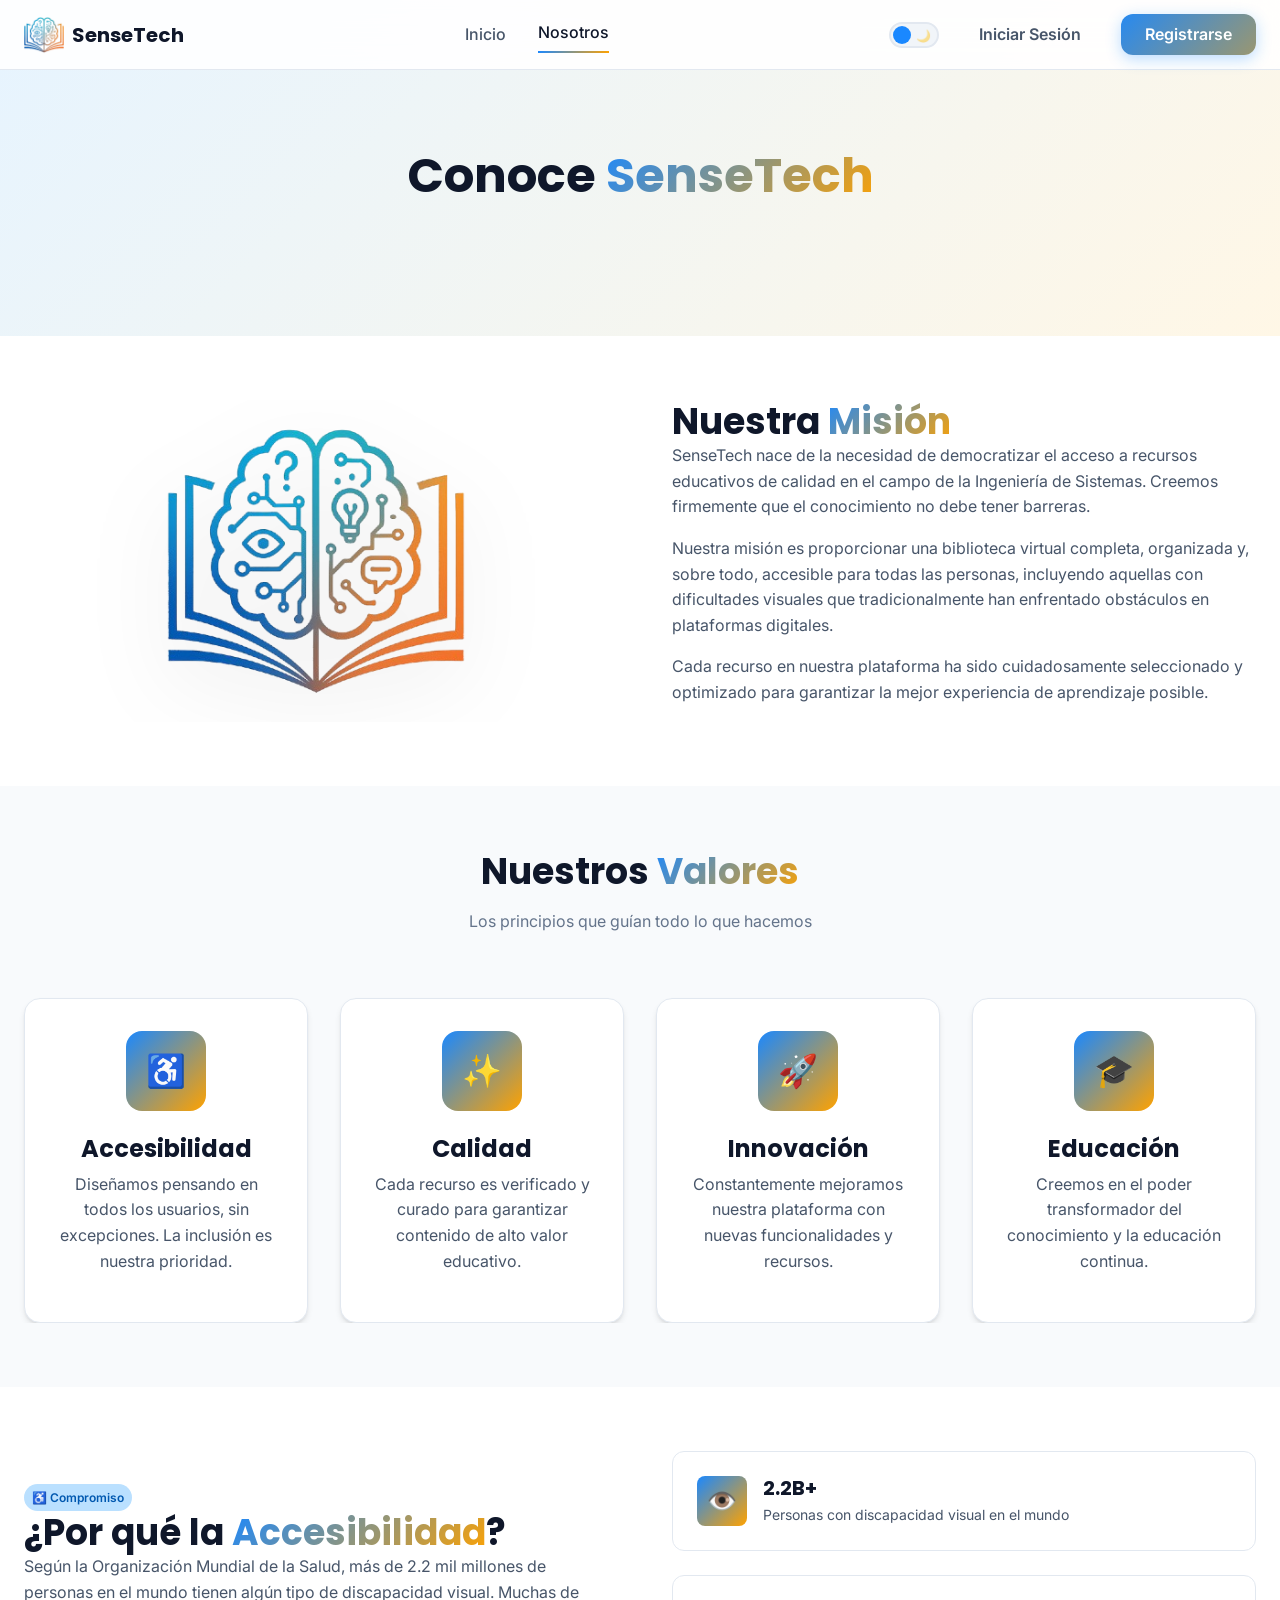
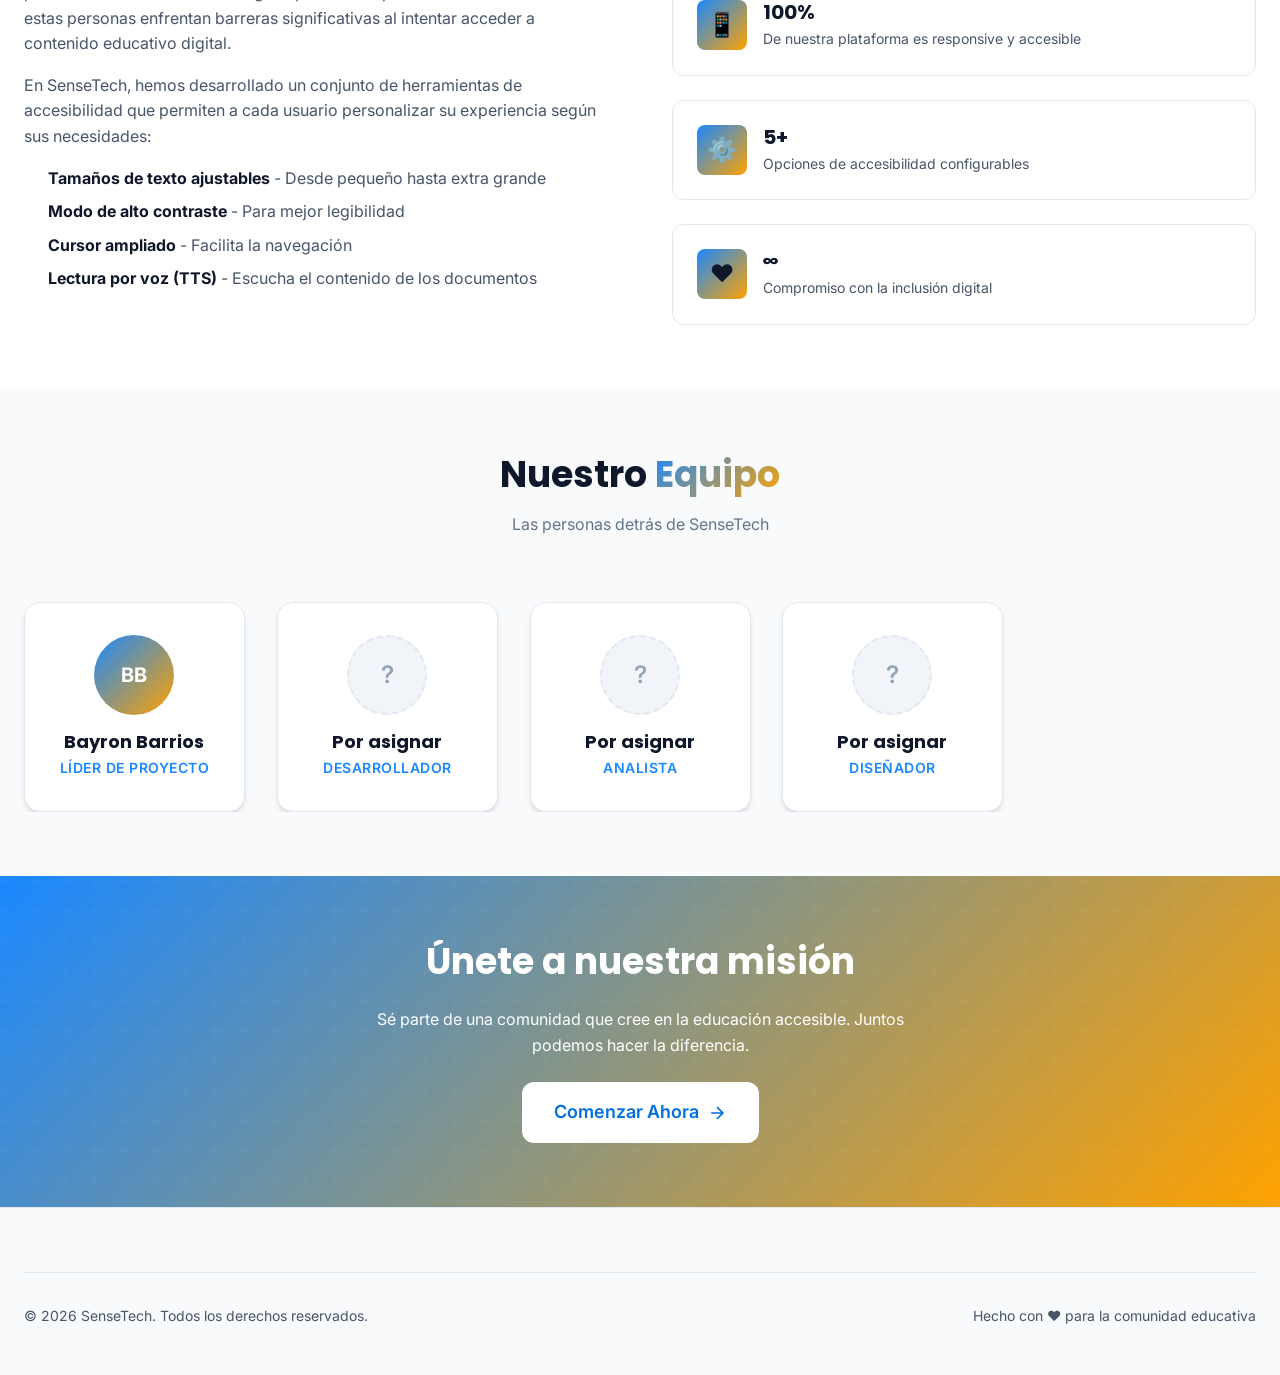
==== commit ba241379: "mmvrg" ====
--- a/about.html
+++ b/about.html
@@ -222,31 +222,33 @@
 
         <div class="team-grid">
           <div class="card team-card hover-lift" data-animate="fade-up" data-delay="100">
-            <div class="avatar">👨‍💻</div>
-            <h4>Carlos Mendoza</h4>
-            <p class="role">Fundador & CEO</p>
-            <p>Ingeniero de Sistemas apasionado por la educación accesible.</p>
+            <div class="avatar avatar-primary">BB</div>
+            <h4>Bayron Barrios</h4>
+            <p class="role">Líder de Proyecto</p>
           </div>
 
           <div class="card team-card hover-lift" data-animate="fade-up" data-delay="200">
-            <div class="avatar">👩‍💻</div>
-            <h4>María García</h4>
-            <p class="role">Directora de Contenido</p>
-            <p>Especialista en curación de recursos educativos de calidad.</p>
+            <div class="avatar avatar-placeholder">?</div>
+            <h4>Por asignar</h4>
+            <p class="role">Desarrollador</p>
           </div>
 
           <div class="card team-card hover-lift" data-animate="fade-up" data-delay="300">
-            <div class="avatar">👨‍🎨</div>
-            <h4>Andrés López</h4>
-            <p class="role">Diseñador UX/UI</p>
-            <p>Experto en diseño inclusivo y experiencia de usuario.</p>
+            <div class="avatar avatar-placeholder">?</div>
+            <h4>Por asignar</h4>
+            <p class="role">Analista</p>
           </div>
 
           <div class="card team-card hover-lift" data-animate="fade-up" data-delay="400">
-            <div class="avatar">👩‍🔬</div>
-            <h4>Laura Ramírez</h4>
-            <p class="role">Especialista en Accesibilidad</p>
-            <p>Dedicada a garantizar que nuestra plataforma sea para todos.</p>
+            <div class="avatar avatar-placeholder">?</div>
+            <h4>Por asignar</h4>
+            <p class="role">Diseñador</p>
+          </div>
+
+          <div class="card team-card hover-lift" data-animate="fade-up" data-delay="500">
+            <div class="avatar avatar-placeholder">?</div>
+            <h4>Por asignar</h4>
+            <p class="role">Documentador</p>
           </div>
         </div>
       </div>
@@ -273,58 +275,9 @@
   <!-- Footer -->
   <footer class="footer">
     <div class="container">
-      <div class="footer-grid">
-        <div class="footer-about">
-          <div class="footer-brand">
-            <img src="icon.png" alt="SenseTech">
-            <span>SenseTech</span>
-          </div>
-          <p class="footer-description">
-            Biblioteca virtual de recursos para Ingeniería de Sistemas, 
-            diseñada con accesibilidad como prioridad.
-          </p>
-          <div class="social-links">
-            <a href="#" aria-label="Facebook">📘</a>
-            <a href="#" aria-label="Twitter">🐦</a>
-            <a href="#" aria-label="LinkedIn">💼</a>
-            <a href="#" aria-label="GitHub">💻</a>
-          </div>
-        </div>
-
-        <div>
-          <h5>Plataforma</h5>
-          <div class="footer-links">
-            <a href="index.html">Inicio</a>
-            <a href="about.html">Nosotros</a>
-            <a href="signup.html">Registrarse</a>
-            <a href="login.html">Iniciar Sesión</a>
-          </div>
-        </div>
-
-        <div>
-          <h5>Recursos</h5>
-          <div class="footer-links">
-            <a href="#">Libros</a>
-            <a href="#">PDFs</a>
-            <a href="#">Guías</a>
-            <a href="#">Documentación</a>
-          </div>
-        </div>
-
-        <div>
-          <h5>Accesibilidad</h5>
-          <div class="footer-links">
-            <a href="#">Opciones</a>
-            <a href="#">Guía de uso</a>
-            <a href="#">Soporte</a>
-            <a href="#">Feedback</a>
-          </div>
-        </div>
-      </div>
-
       <div class="footer-bottom">
-        <p>&copy; 2024 SenseTech. Todos los derechos reservados.</p>
-        <p>Hecho con ❤️ para la comunidad</p>
+        <p>&copy; 2026 SenseTech. Todos los derechos reservados.</p>
+        <p>Hecho con ❤️ para la comunidad educativa</p>
       </div>
     </div>
   </footer>
--- a/css/base.css
+++ b/css/base.css
@@ -13,6 +13,7 @@
 html {
   scroll-behavior: smooth;
   -webkit-text-size-adjust: 100%;
+  overflow-x: hidden;
 }
 
 body {
@@ -106,6 +107,7 @@
   max-width: 1280px;
   margin: 0 auto;
   padding: 0 var(--space-lg);
+  overflow-x: hidden;
 }
 
 .container-sm {
--- a/css/pages.css
+++ b/css/pages.css
@@ -391,6 +391,60 @@
   margin: 0;
 }
 
+/* ===== STEPS SECTION ===== */
+.steps-grid {
+  display: grid;
+  grid-template-columns: repeat(3, 1fr);
+  gap: var(--space-xl);
+  margin-top: var(--space-2xl);
+}
+
+.step-card {
+  display: flex;
+  align-items: flex-start;
+  gap: var(--space-lg);
+  padding: var(--space-xl);
+  background: var(--bg-card);
+  border: 1px solid var(--border-color);
+  border-radius: var(--radius-xl);
+  transition: all 0.3s ease;
+}
+
+.step-card:hover {
+  transform: translateY(-4px);
+  box-shadow: var(--shadow-lg);
+  border-color: var(--accent-primary);
+}
+
+.step-number {
+  width: 48px;
+  height: 48px;
+  background: var(--gradient-accent);
+  color: white;
+  border-radius: 50%;
+  display: flex;
+  align-items: center;
+  justify-content: center;
+  font-size: var(--text-xl);
+  font-weight: 700;
+  flex-shrink: 0;
+}
+
+.step-content h4 {
+  margin-bottom: var(--space-sm);
+}
+
+.step-content p {
+  color: var(--text-secondary);
+  margin: 0;
+}
+
+@media (max-width: 768px) {
+  .steps-grid {
+    grid-template-columns: 1fr;
+  }
+}
+
 /* ===== CTA SECTION ===== */
 .cta-section {
   background: var(--gradient-accent);
@@ -603,6 +657,8 @@
 .dashboard {
   padding-top: 90px;
   min-height: 100vh;
+  overflow-x: hidden;
+  max-width: 100vw;
 }
 
 .dashboard-header {
@@ -659,22 +715,64 @@
   display: flex;
   flex-direction: column;
   gap: var(--space-md);
+  max-width: 100%;
+  overflow: visible;
+  padding-right: var(--space-md);
+}
+
+.continue-card-wrapper {
+  position: relative;
+}
+
+.continue-card-wrapper:hover .continue-card {
+  border-color: var(--accent-primary);
+  transform: translateX(8px);
+  box-shadow: 0 10px 30px rgba(0, 0, 0, 0.08);
+}
+
+.continue-card-wrapper:hover .continue-card-remove {
+  opacity: 1;
+}
+
+.continue-card-remove {
+  position: absolute;
+  top: var(--space-md);
+  right: var(--space-md);
+  width: 26px;
+  height: 26px;
+  border-radius: 50%;
+  background: var(--bg-tertiary);
+  border: 1px solid var(--border-color);
+  color: var(--text-muted);
+  cursor: pointer;
+  display: flex;
+  align-items: center;
+  justify-content: center;
+  opacity: 0;
+  transition: all 0.3s ease, transform 0.4s cubic-bezier(0.25, 0.46, 0.45, 0.94);
+  z-index: 10;
+}
+
+.continue-card-wrapper:hover .continue-card-remove {
+  transform: translateX(8px);
+}
+
+.continue-card-remove:hover {
+  background: var(--error-500);
+  border-color: var(--error-500);
+  color: white;
 }
 
 .continue-card {
   display: flex;
   gap: var(--space-lg);
   padding: var(--space-lg);
+  padding-right: calc(var(--space-lg) + 32px);
   background: var(--bg-card);
   border: 1px solid var(--border-color);
   border-radius: var(--radius-xl);
   transition: all 0.4s cubic-bezier(0.25, 0.46, 0.45, 0.94);
-}
-
-.continue-card:hover {
-  border-color: var(--accent-primary);
-  transform: translateX(8px);
-  box-shadow: 0 10px 30px rgba(0, 0, 0, 0.08);
+  max-width: calc(100% - 10px);
 }
 
 .continue-card:hover .continue-image {
@@ -930,15 +1028,25 @@
   flex-direction: column;
   padding: 0;
   overflow: hidden;
+  border-radius: var(--radius-xl);
 }
 
 .resources-grid .resource-image {
-  height: 120px;
-  background: var(--gradient-hero);
+  height: 160px;
+  flex: 0 0 160px;
+  background: linear-gradient(135deg, var(--primary-500), var(--secondary-500));
   display: flex;
   align-items: center;
   justify-content: center;
   font-size: 3rem;
+  overflow: hidden;
+}
+
+.resources-grid .resource-image img {
+  width: 100%;
+  height: 100%;
+  object-fit: cover;
+  display: block;
 }
 
 .resources-grid .resource-content {
@@ -1163,30 +1271,94 @@
 
 .team-grid {
   display: grid;
-  grid-template-columns: repeat(auto-fit, minmax(250px, 1fr));
+  grid-template-columns: repeat(5, 1fr);
   gap: var(--space-xl);
+}
+
+@media (max-width: 1200px) {
+  .team-grid {
+    grid-template-columns: repeat(3, 1fr);
+  }
+}
+
+@media (max-width: 768px) {
+  .team-grid {
+    grid-template-columns: repeat(2, 1fr);
+  }
+}
+
+@media (max-width: 480px) {
+  .team-grid {
+    grid-template-columns: 1fr;
+  }
 }
 
 .team-card {
   text-align: center;
   padding: var(--space-xl);
+  position: relative;
+  overflow: hidden;
+}
+
+.team-card::before {
+  content: '';
+  position: absolute;
+  top: 0;
+  left: 0;
+  right: 0;
+  height: 4px;
+  background: var(--gradient-accent);
+  transform: scaleX(0);
+  transition: transform 0.3s ease;
+}
+
+.team-card:hover::before {
+  transform: scaleX(1);
 }
 
 .team-card .avatar {
-  width: 100px;
-  height: 100px;
-  margin: 0 auto var(--space-lg);
-  font-size: var(--text-3xl);
+  width: 80px;
+  height: 80px;
+  margin: 0 auto var(--space-md);
+  font-size: var(--text-2xl);
+  border-radius: 50%;
+  display: flex;
+  align-items: center;
+  justify-content: center;
+  transition: transform 0.3s ease, box-shadow 0.3s ease;
+}
+
+.team-card:hover .avatar {
+  transform: scale(1.1);
+  box-shadow: 0 8px 24px rgba(99, 102, 241, 0.3);
+}
+
+.team-card .avatar.avatar-primary {
+  background: var(--gradient-accent);
+  color: white;
+  font-weight: 700;
+  font-size: var(--text-xl);
+}
+
+.team-card .avatar.avatar-placeholder {
+  background: var(--bg-tertiary);
+  color: var(--text-muted);
+  border: 2px dashed var(--border-color);
+  font-weight: 600;
 }
 
 .team-card h4 {
   margin-bottom: var(--space-xs);
+  font-size: var(--text-lg);
 }
 
 .team-card .role {
   color: var(--accent-primary);
-  font-weight: 500;
-  margin-bottom: var(--space-sm);
+  font-weight: 600;
+  font-size: var(--text-sm);
+  text-transform: uppercase;
+  letter-spacing: 0.5px;
+  margin: 0;
 }
 
 /* ===== FOOTER ===== */
@@ -1359,6 +1531,8 @@
   .dashboard-main,
   .dashboard-sidebar {
     grid-column: span 1;
+    max-width: 100%;
+    overflow-x: hidden;
   }
   
   .preferences-layout {
@@ -1468,6 +1642,7 @@
   display: grid;
   grid-template-columns: repeat(3, 1fr);
   gap: var(--space-lg);
+  max-width: 100%;
 }
 
 @media (max-width: 1024px) {
@@ -1479,6 +1654,10 @@
 @media (max-width: 640px) {
   .recommendations-grid {
     grid-template-columns: 1fr;
+  }
+  
+  .recommendations-grid .resource-card {
+    max-width: 100%;
   }
 }
 
@@ -1594,22 +1773,29 @@
 }
 
 .btn-icon {
-  width: 28px;
-  height: 28px;
+  width: 32px;
+  height: 32px;
   display: flex;
   align-items: center;
   justify-content: center;
   background: var(--bg-tertiary);
   border: 1px solid var(--border-color);
-  border-radius: var(--radius-md);
+  border-radius: var(--radius-full);
   color: var(--text-muted);
   cursor: pointer;
-  transition: all 0.2s ease;
+  transition: all 0.3s cubic-bezier(0.25, 0.46, 0.45, 0.94);
 }
 
 .btn-icon:hover {
-  background: var(--bg-card);
-  color: var(--text-primary);
+  background: var(--accent-primary);
+  border-color: var(--accent-primary);
+  color: white;
+  transform: rotate(15deg) scale(1.1);
+  box-shadow: 0 4px 12px rgba(99, 102, 241, 0.3);
+}
+
+.btn-icon:active {
+  transform: rotate(15deg) scale(0.95);
 }
 
 .goal-progress {
@@ -1675,6 +1861,143 @@
   font-size: var(--text-sm);
   color: var(--text-muted);
   margin: 0;
+}
+
+/* Goal Modal Styles */
+.goal-input-wrapper {
+  display: flex;
+  align-items: center;
+  justify-content: center;
+  gap: var(--space-md);
+  margin: var(--space-xl) 0;
+}
+
+.goal-adjust-btn {
+  width: 44px;
+  height: 44px;
+  border-radius: 50%;
+  background: var(--bg-tertiary);
+  border: 2px solid var(--border-color);
+  color: var(--text-secondary);
+  cursor: pointer;
+  display: flex;
+  align-items: center;
+  justify-content: center;
+  transition: all 0.2s ease;
+}
+
+.goal-adjust-btn:hover {
+  background: var(--accent-primary);
+  border-color: var(--accent-primary);
+  color: white;
+  transform: scale(1.1);
+}
+
+.goal-adjust-btn:active {
+  transform: scale(0.95);
+}
+
+.goal-input {
+  width: 80px;
+  height: 60px;
+  text-align: center;
+  font-size: var(--text-2xl);
+  font-weight: 700;
+  color: var(--accent-primary);
+  background: var(--bg-tertiary);
+  border: 2px solid var(--border-color);
+  border-radius: var(--radius-lg);
+  transition: all 0.2s ease;
+}
+
+.goal-input:focus {
+  outline: none;
+  border-color: var(--accent-primary);
+  box-shadow: 0 0 0 3px rgba(99, 102, 241, 0.2);
+}
+
+.goal-input::-webkit-inner-spin-button,
+.goal-input::-webkit-outer-spin-button {
+  -webkit-appearance: none;
+  margin: 0;
+}
+
+.goal-hint {
+  text-align: center;
+  font-size: var(--text-sm);
+  color: var(--text-muted);
+  margin: 0;
+}
+
+.modal-description {
+  text-align: center;
+  color: var(--text-secondary);
+  margin: 0;
+}
+
+.modal.modal-sm {
+  max-width: 380px;
+}
+
+.modal-close {
+  width: 32px;
+  height: 32px;
+  border-radius: 50%;
+  background: var(--bg-tertiary);
+  border: 1px solid var(--border-color);
+  color: var(--text-muted);
+  cursor: pointer;
+  display: flex;
+  align-items: center;
+  justify-content: center;
+  transition: all 0.2s ease;
+}
+
+.modal-close:hover {
+  background: var(--error-500);
+  border-color: var(--error-500);
+  color: white;
+}
+
+/* Remove Modal Styles */
+.remove-modal-icon {
+  display: flex;
+  justify-content: center;
+  margin-bottom: var(--space-lg);
+}
+
+.remove-modal-icon svg {
+  color: var(--error-500);
+  opacity: 0.8;
+}
+
+.remove-modal-subtitle {
+  text-align: center;
+  font-weight: 600;
+  color: var(--text-primary);
+  margin: var(--space-sm) 0;
+  font-size: var(--text-base);
+}
+
+.remove-modal-note {
+  text-align: center;
+  font-size: var(--text-sm);
+  color: var(--text-muted);
+  margin: var(--space-md) 0 0 0;
+  padding: var(--space-sm) var(--space-md);
+  background: var(--bg-tertiary);
+  border-radius: var(--radius-md);
+}
+
+.btn-danger {
+  background: var(--error-500);
+  color: white;
+  border: none;
+}
+
+.btn-danger:hover {
+  background: var(--error-600, #dc2626);
+  transform: translateY(-1px);
 }
 
 /* Stats Header */
@@ -1930,6 +2253,28 @@
   
   .activity-chart {
     height: 150px;
+  }
+  
+  /* Prevent horizontal overflow on mobile */
+  .dashboard-section,
+  .resources-grid,
+  .categories-grid,
+  .activity-chart-container {
+    max-width: 100%;
+    overflow-x: hidden;
+  }
+  
+  .resource-card-stats {
+    flex-wrap: wrap;
+    gap: var(--space-sm);
+  }
+  
+  .section-title {
+    flex-wrap: wrap;
+  }
+  
+  .section-title h3 {
+    width: 100%;
   }
 }
 
